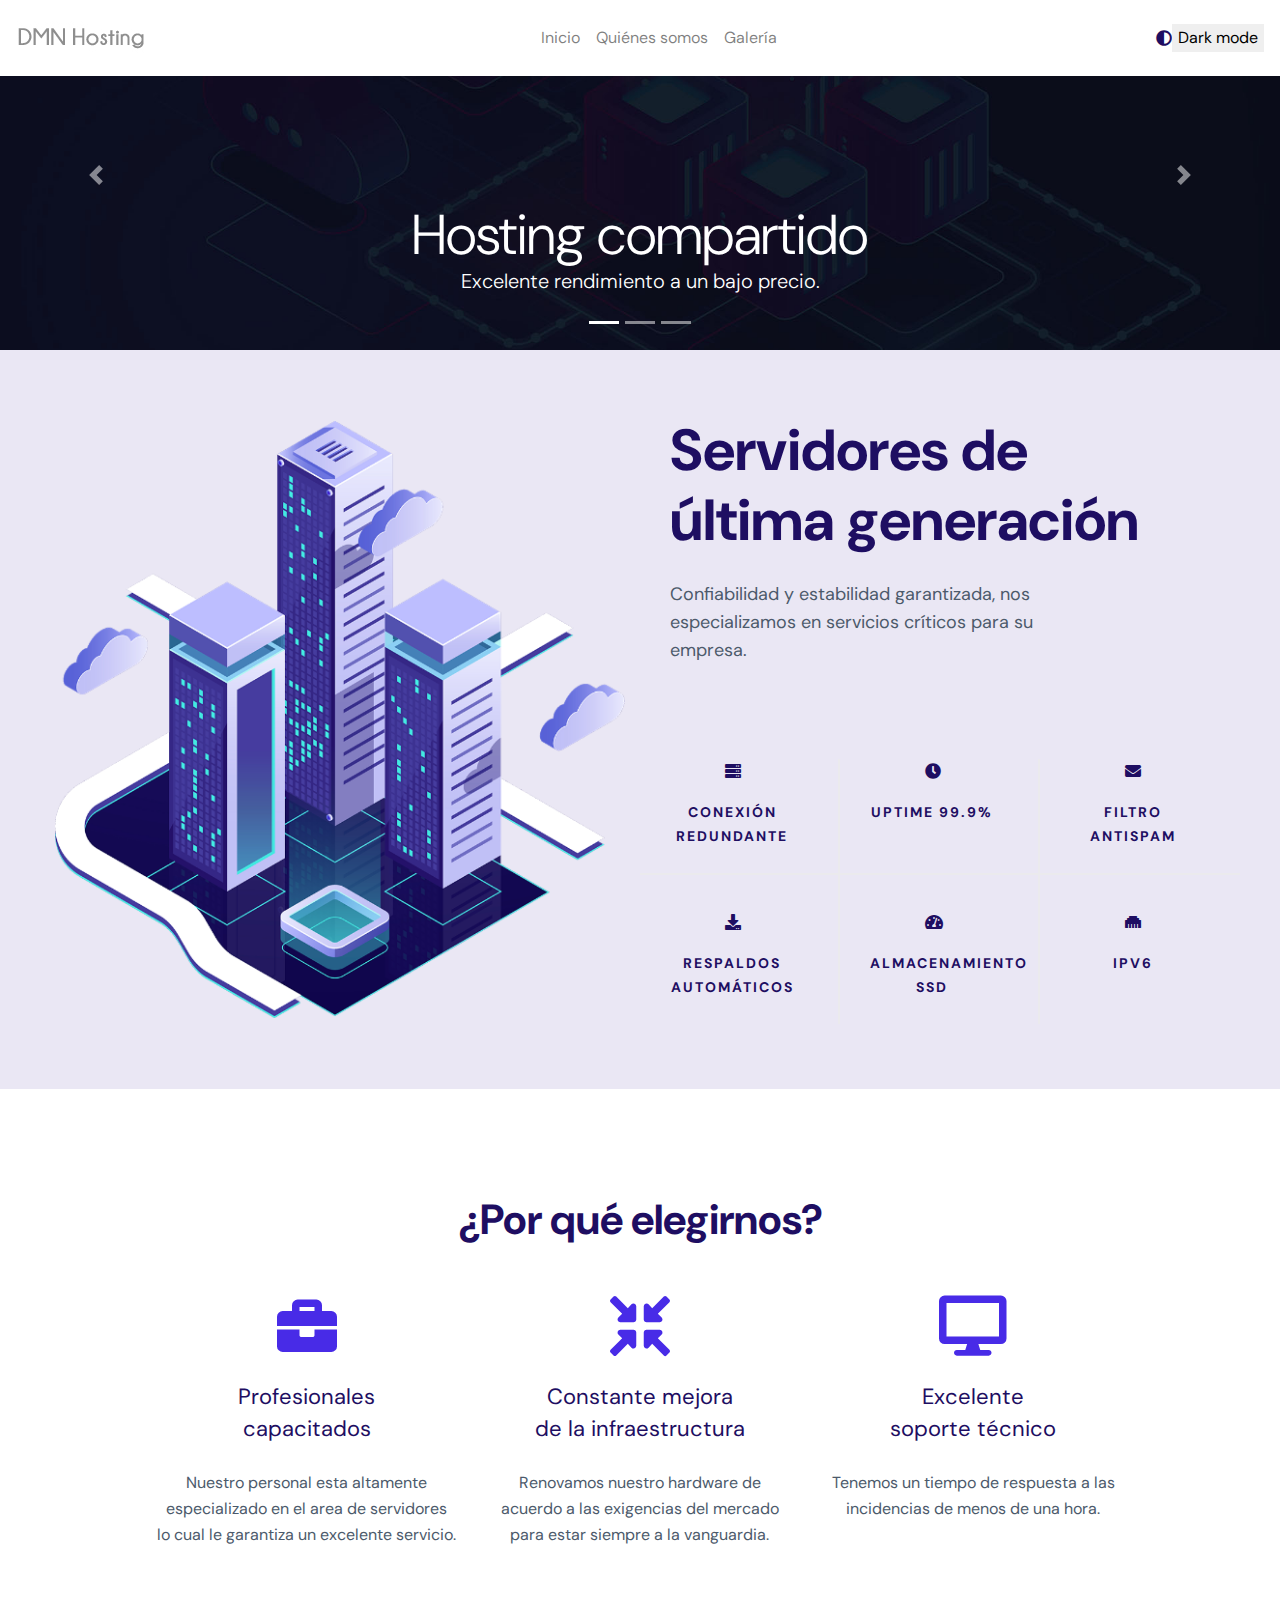
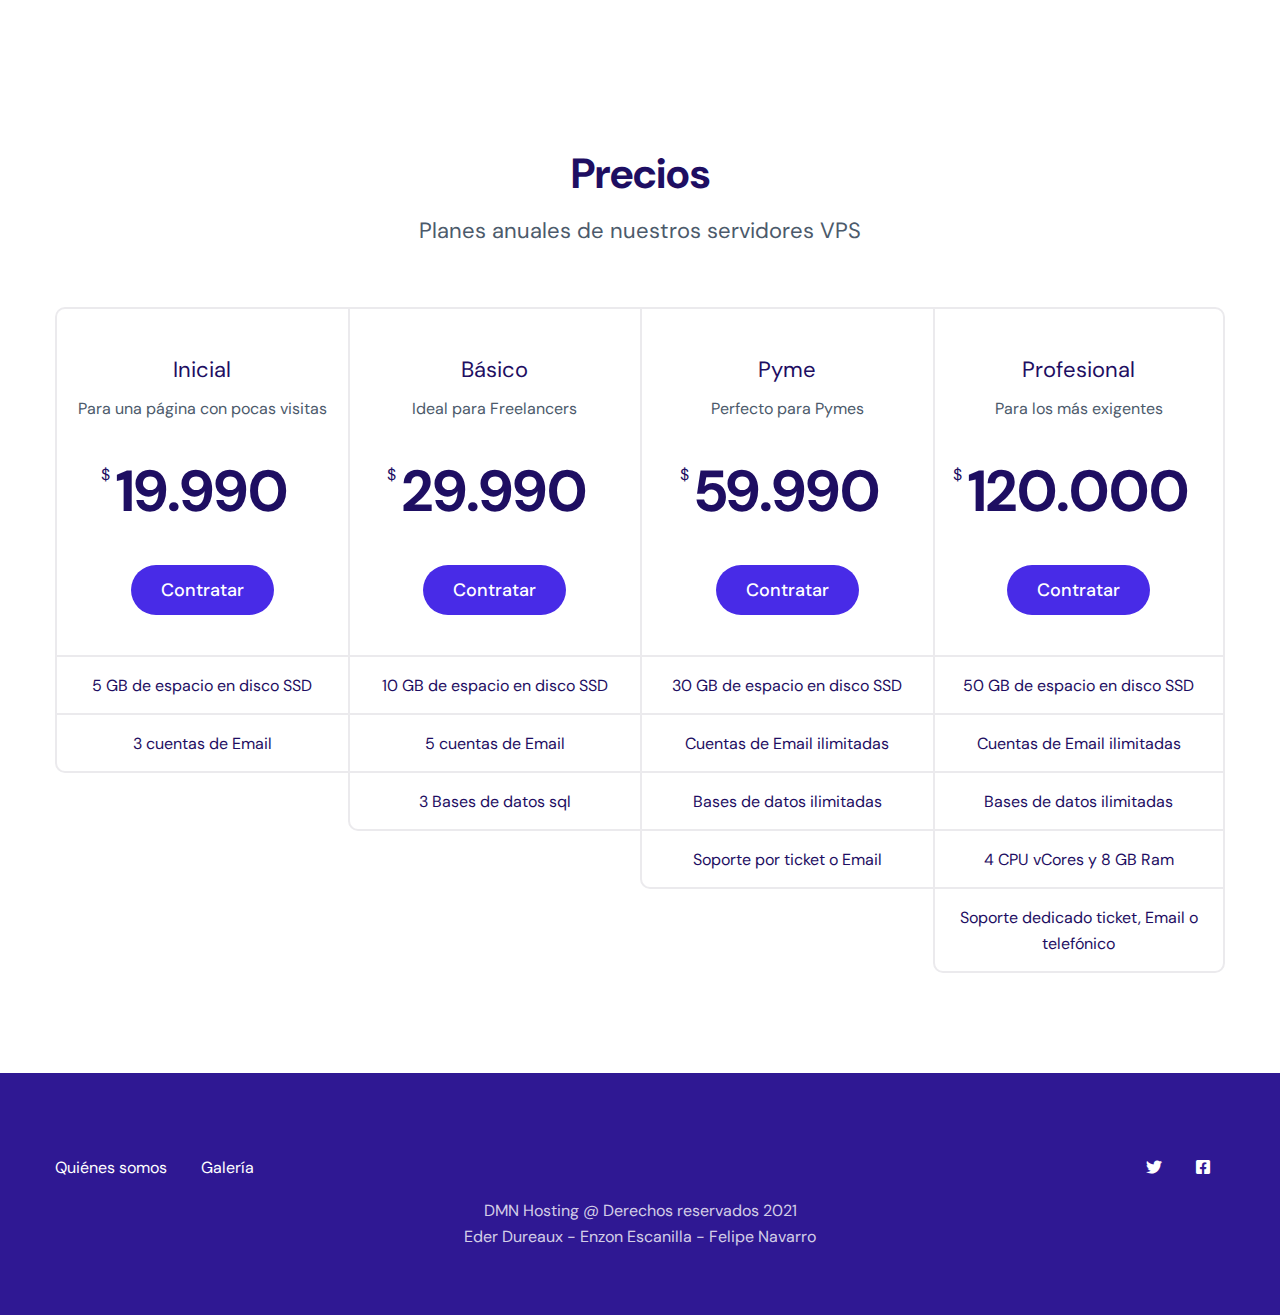
==== index.html @ d7ca9b95 "Modo oscuro agregado" ====
<!DOCTYPE html>
<html>
    <head>
        <title>DMN Hosting</title>
        <meta charset="utf-8">
        <meta name="viewport" content="width=device-width, initial-scale=1, shrink-to-fit=no">
        <link rel="shortcut icon" type="image/png" href="img/favicon.png"/>
        <link href="css/bootstrap.min.css" type="text/css" rel="stylesheet">
        <!-- Google Fonts -->
		<link href="https://fonts.googleapis.com/css2?family=DM+Sans:wght@100;200;300;400;500;600;700;800;900&family=DM+Sans:wght@100;200;300;400;500;600;700;800;900&display=swap" rel="stylesheet">
		<!-- Bootstrap 4.5.2 CSS -->
		<link rel="stylesheet" href="https://stackpath.bootstrapcdn.com/bootstrap/4.5.2/css/bootstrap.min.css" integrity="sha384-JcKb8q3iqJ61gNV9KGb8thSsNjpSL0n8PARn9HuZOnIxN0hoP+VmmDGMN5t9UJ0Z" crossorigin="anonymous">
        <link rel="stylesheet" href="css/estilos.css">
        <!-- FontAwesome CSS -->
		<link rel="stylesheet" href="https://cdnjs.cloudflare.com/ajax/libs/font-awesome/5.13.0/css/all.min.css">
		<!-- Startup CSS (Styles for all blocks) -->
		<link href="css/style.min.css" rel="stylesheet" />
    </head>
    <body>
        <nav class="navbar navbar-expand-sm navbar-light bg-light fixed-top">
            <button class="navbar-toggler" type="button" data-toggle="collapse" data-target="#opciones">
              <span class="navbar-toggler-icon"></span>
            </button>
            
            <!-- logo -->
            <a class="navbar-brand" href="index.html">
              <img src="img/logodmn.jpg" alt="" class="img-fluid">
            </a>
            
            <!-- enlaces -->
            <div class="collapse navbar-collapse justify-content-center" id="opciones">   
              <ul class="navbar-nav">
                <li class="nav-item">
                  <a class="nav-link" href="index.html">Inicio</a>
                </li>
                <li class="nav-item">
                  <a class="nav-link" href="quienes_somos.html">Quiénes somos</a>
                </li>
                <li class="nav-item">
                  <a class="nav-link" href="galeria.html">Galería</a>
                </li>       
              </ul>
            </div>
            <i class="fas fa-adjust"></i>
            <button onclick="myFunction()">Dark mode</button>
        </nav>
        <header>
            <!-- Carrusel -->
            <div id="carouselExampleIndicators" class="carousel slide" data-ride="carousel">
              <ol class="carousel-indicators">
                <li data-target="#carouselExampleIndicators" data-slide-to="0" class="active"></li>
                <li data-target="#carouselExampleIndicators" data-slide-to="1"></li>
                <li data-target="#carouselExampleIndicators" data-slide-to="2"></li>
              </ol>
              <div class="carousel-inner" role="listbox">
                <!-- Slide uno -->
                <div class="carousel-item active" style="background-image: url('img/carrusel1.jpg')">
                  <div class="carousel-caption">
                    <h3 class="display-4">Hosting compartido</h3>
                    <p class="lead">Excelente rendimiento a un bajo precio.</p>
                  </div>
                </div>
                <!-- Slide dos -->
                <div class="carousel-item" style="background-image: url('img/carrusel2.jpg')">
                  <div class="carousel-caption">
                    <h3 class="display-4">Servidores dedicados</h3>
                    <p class="lead">Máximo rendimiento en servidores empresariales.</p>
                  </div>
                </div>
                <!-- Slide tres -->
                <div class="carousel-item" style="background-image: url('img/carrusel3.jpg')">
                  <div class="carousel-caption">
                    <h3 class="display-4">Servicios de Housing</h3>
                    <p class="lead">Nuestro Datacenter cuenta con seguridad de última generación.</p>
                  </div>
                </div>
              </div>
              <a class="carousel-control-prev" href="#carouselExampleIndicators" role="button" data-slide="prev">
                    <span class="carousel-control-prev-icon" aria-hidden="true"></span>
                    <span class="sr-only">Previous</span>
                  </a>
              <a class="carousel-control-next" href="#carouselExampleIndicators" role="button" data-slide="next">
                    <span class="carousel-control-next-icon" aria-hidden="true"></span>
                    <span class="sr-only">Next</span>
                  </a>
            </div>
          </header>
          <script src="https://code.jquery.com/jquery-3.2.1.slim.min.js" integrity="sha384-KJ3o2DKtIkvYIK3UENzmM7KCkRr/rE9/Qpg6aAZGJwFDMVNA/GpGFF93hXpG5KkN" crossorigin="anonymous"></script>
          <script src="https://cdnjs.cloudflare.com/ajax/libs/popper.js/1.12.9/umd/popper.min.js" integrity="sha384-ApNbgh9B+Y1QKtv3Rn7W3mgPxhU9K/ScQsAP7hUibX39j7fakFPskvXusvfa0b4Q" crossorigin="anonymous"></script>
          <script src="https://maxcdn.bootstrapcdn.com/bootstrap/4.0.0/js/bootstrap.min.js" integrity="sha384-JZR6Spejh4U02d8jOt6vLEHfe/JQGiRRSQQxSfFWpi1MquVdAyjUar5+76PVCmYl" crossorigin="anonymous"></script>  
    <!-- Container 1 -->
    <section class="pt-65 pb-65 application_2 color-filter-dark-1">
        <div class="container px-xl-0">
            <div class="row justify-content-center justify-content-md-between align-items-center">
                <div class="mb-15 mb-md-0 col-12 col-md-5 col-xl-6 d-flex justify-content-center">
                    <img src="img/server1.png" alt="" class="img-fluid application_2_left_img aos-animate">
                </div>
                <div class="col-md-7 col-xl-6">
                    <h2 class="col-lg-11 color-main aos-animate">
                        Servidores de última generación
                    </h2>
                    <div class="mt-25 col-lg-9 color-heading f-18 text-adaptive aos-animate">
                        Confiabilidad y estabilidad garantizada, nos especializamos en servicios críticos para su empresa.
                    </div>
                    <div class="mt-95 row">
                        <div class="col-6 col-lg-4 pb-25 with_borders aos-animate">
                            <i class="fas fa-server pl-70"></i>
                            <div class="mt-15 col-xl-11 color-main f-14 bold sp-20 text-uppercase text-center">
                                Conexión redundante
                            </div>
                        </div>
                        <div class="col-6 col-lg-4 pb-25 with_borders aos-animate">
                            <i class="fas fa-clock pl-70"></i>
                            <div class="mt-15 col-xl-11 color-main f-14 bold sp-20 text-uppercase text-center">
                                Uptime 99.9%
                            </div>
                        </div>
                        <div class="col-6 col-lg-4 pb-25 with_borders aos-animate">
                            <i class="fas fa-envelope pl-70"></i>
                            <div class="mt-15 col-xl-11 color-main f-14 bold sp-20 text-uppercase text-center">
                                Filtro Antispam
                            </div>
                        </div>
                        <div class="col-6 col-lg-4 pb-25 pt-35 with_borders aos-animate">
                            <i class="fas fa-download pl-70"></i>
                            <div class="mt-15 col-xl-11 color-main f-14 bold sp-20 text-uppercase text-center">
                                Respaldos automáticos
                            </div>
                        </div>
                        <div class="col-6 col-lg-4 pb-25 pt-35 with_borders aos-animate">
                            <i class="fas fa-tachometer-alt pl-70"></i>
                            <div class="mt-15 col-xl-11 color-main f-14 bold sp-20 text-uppercase text-center">
                                Almacenamiento SSD
                            </div>
                        </div>
                        <div class="col-6 col-lg-4 pb-25 pt-35 with_borders aos-animate">
                            <i class="fas fa-ethernet pl-70"></i>
                            <div class="mt-15 col-xl-11 color-main f-14 bold sp-20 text-uppercase text-center">
                                IPv6
                            </div>
                        </div>
                    </div>
                </div>
            </div>
        </div>
    </section>
    <!-- Container 2 -->
		<section class="pt-105 pb-45 text-center feature_1">
			<div class="container px-xl-0">
				<div class="row justify-content-center">
					<div class="col-xl-10">
						<h2 class="mb-45 small aos-animate">
							¿Por qué elegirnos?
						</h2>
						<div class="row justify-content-center">
							<div class="col-md-4 mb-50 aos-animate">
								<i class="fas fa-briefcase f-60 action-2">
								</i>
								<div class="mt-20 mb-25 f-22 title">
									Profesionales 
									<br>capacitados
								</div>
								<div class="color-heading text-adaptive">
									Nuestro personal esta altamente especializado en el area de servidores 
									<br>lo cual le garantiza un excelente servicio.
								</div>
							</div>
							<div class="col-md-4 mb-50 aos-animate">
								<i class="fas fa-compress-arrows-alt f-60 action-2">
								</i>
								<div class="mt-20 mb-25 f-22 title">
									Constante mejora 
									<br>de la infraestructura
								</div>
								<div class="color-heading text-adaptive">
									Renovamos nuestro hardware de acuerdo a las exigencias del mercado para estar siempre a la vanguardia.
								</div>
							</div>
							<div class="col-md-4 mb-50 aos-animate">
								<i class="fas fa-desktop f-60 action-2">
								</i>
								<div class="mt-20 mb-25 f-22 title">
									Excelente 
									<br>soporte técnico
								</div>
								<div class="color-heading text-adaptive">
									Tenemos un tiempo de respuesta a las incidencias de menos de una hora.
								</div>
							</div>
						</div>
					</div>
				</div>
			</div>
		</section>
    <!-- Lista de precios -->
    <section class="pt-105 pb-100 text-center pricing_table_1">
        <div class="container px-xl-0">
            <h2 class="small aos-animate">
                Precios
            </h2>
            <div class="mt-15 mb-60 f-22 color-heading text-adaptive aos-animate">
                Planes anuales de nuestros servidores VPS
            </div>
            <div class="row align-items-start no-gutters">
                <div class="col-lg-3">
                    <div class="pt-45 radius10 noradius_right noborder_right block">
                        <div class="f-22 title aos-animate">
                            Inicial
                        </div>
                        <div class="mt-10 mb-35 color-heading subtitle aos-animate">
                            Para una página con pocas visitas
                        </div>
                        <div class="aos-animate">
                            <div class="d-inline-block f-58 relative price">
                                <span class="absolute f-16">
                                    $
                                </span>
                                <b>
                                    19.990
                                </b>
                            </div>
                        </div>
                        <div class="aos-animate">
                            <a href="#" class="btn mt-40 mb-40 action-2">
                                Contratar
                            </a>
                        </div>
                        <div class="item aos-animate">
                            5 GB de espacio en disco SSD
                        </div>
                        <div class="item aos-animate">
                            3 cuentas de Email
                        </div>
                    </div>
                </div>
                <div class="col-lg-3">
                    <div class="pt-45 noborder_right block">
                        <div class="f-22 title aos-animate">
                            Básico
                        </div>
                        <div class="mt-10 mb-35 color-heading subtitle aos-animate">
                            Ideal para Freelancers
                        </div>
                        <div class="aos-animate">
                            <div class="d-inline-block f-58 relative price">
                                <span class="absolute f-16">
                                    $
                                </span>
                                <b>
                                    29.990
                                </b>
                            </div>
                        </div>
                        <div class="aos-animate">
                            <a href="#" class="btn mt-40 mb-40 action-2">
                                Contratar
                            </a>
                        </div>
                        <div class="item aos-animate">
                            10 GB de espacio en disco SSD
                        </div>
                        <div class="item aos-animate">
                            5 cuentas de Email
                        </div>
                        <div class="item aos-animate">
                            3 Bases de datos sql
                        </div>
                    </div>
                </div>
                <div class="col-lg-3">
                    <div class="pt-45 noborder_right block">
                        <div class="f-22 title aos-animate">
                            Pyme
                        </div>
                        <div class="mt-10 mb-35 color-heading subtitle aos-animate">
                            Perfecto para Pymes
                        </div>
                        <div class="aos-animate">
                            <div class="d-inline-block f-58 relative price">
                                <span class="absolute f-16">
                                    $
                                </span>
                                <b>
                                    59.990
                                </b>
                            </div>
                        </div>
                        <div class="aos-animate">
                            <a href="#" class="btn mt-40 mb-40 action-2">
                                Contratar
                            </a>
                        </div>
                        <div class="item aos-animate">
                            30 GB de espacio en disco SSD
                        </div>
                        <div class="item aos-animate">
                            Cuentas de Email ilimitadas
                        </div>
                        <div class="item aos-animate">
                            Bases de datos ilimitadas
                        </div>
                        <div class="item aos-animate">
                            Soporte por ticket o Email
                        </div>
                    </div>
                </div>
                <div class="col-lg-3">
                    <div class="pt-45 radius10 noradius_left block">
                        <div class="f-22 title aos-animate">
                            Profesional
                        </div>
                        <div class="mt-10 mb-35 color-heading subtitle aos-animate">
                            Para los más exigentes
                        </div>
                        <div class="aos-animate">
                            <div class="d-inline-block f-58 relative price">
                                <span class="absolute f-16">
                                    $
                                </span>
                                <b>
                                    120.000
                                </b>
                            </div>
                        </div>
                        <div class="aos-animate">
                            <a href="#" class="btn mt-40 mb-40 action-2">
                                Contratar
                            </a>
                        </div>
                        <div class="item aos-animate">
                            50 GB de espacio en disco SSD
                        </div>
                        <div class="item aos-animate">
                            Cuentas de Email ilimitadas
                        </div>
                        <div class="item aos-animate">
                            Bases de datos ilimitadas
                        </div>
                        <div class="item aos-animate">
                            4 CPU vCores y 8 GB Ram
                        </div>
                        <div class="item">
                            Soporte dedicado ticket, Email o telefónico
                        </div>
                    </div>
                </div>
            </div>
        </div>
    </section>
    <!-- Footer -->
    <footer class="pt-75 pb-65 text-center footer_1 bg-dark">
        <div class="container px-xl-0">
            <div class="row justify-content-between align-items-center lh-40 links">
                <div class="col-lg-4 col-sm-6 text-sm-right text-lg-left order-1 order-lg-0 aos-animate">
                    <a href="quienes_somos.html" class="link mr-15 color-white">
                        Quiénes somos
                    </a>
                    <a href="galeria.html" class="link mx-15 color-white">
                        Galería
                    </a>
                </div>
                <div class="mb-10 mb-lg-0 col-lg-auto order-0">
                </div>
                <div class="col-lg-4 col-sm-6 text-sm-left text-lg-right order-2 order-lg-0 aos-animate">
                    <a href="#" class="mx-15 link color-bg-light">
                        <i class="fab fa-twitter">
                        </i>
                    </a>
                    <a href="#" class="mx-15 link color-bg-light">
                        <i class="fab fa-facebook-square">
                        </i>
                    </a>
                </div>
            </div>
            <div class="row justify-content-center">
                <div class="mt-10 col-xl-4 col-lg-5 col-md-6 col-sm-8 aos-animate">
                    <div class="text-adaptive color-transparent-white">
                        DMN Hosting @ Derechos reservados 2021
                        <br>Eder Dureaux - Enzon Escanilla - Felipe Navarro
                    </div>
                </div>
            </div>
        </div>
    </footer>
    <script>
        function myFunction() {
           var element = document.body;
           element.classList.toggle("dark-mode");
        }
    </script>
    </body>
</html>
---- css/estilos.css ----
.fondo{
    background-color: blue;
} 

.color{
    color: white;
}

.carousel-item {
    width: 100%;
    height: 100%;
    min-height: 350px;
    background: no-repeat center center scroll;
    -webkit-background-size: cover;
    -moz-background-size: cover;
    -o-background-size: cover;
    background-size: cover;
}

.desvanecer:hover {
    opacity: 0.4;
    -webkit-transition: opacity 500ms;
    -moz-transition: opacity 500ms;
    -o-transition: opacity 500ms;
    -ms-transition: opacity 500ms;
    transition: opacity 500ms;
}

.div-imagen {
    display:inline-block;
    position:relative;
}

.div-imagen > div {
    position:absolute;
    top:0;
    left:0;
    z-index:-1;
    padding:10px;
    margin:0;
}

body {
    padding: 0px;
    background-color: white;
    color: black;
    font-size: 25px;
  }
  
  .dark-mode {
    background-color: black;
    color: white;
  }
---- css/style.min.css ----
@import'bootstrap.min.css';body{font-family:DM Sans,Helvetica,Arial,sans-serif;font-weight:400;font-size:16px;line-height:26px;color:#1e0e62;-webkit-font-smoothing:antialiased}body.dev{background:#ccc;min-height:10000px}nav,header,section,footer{position:relative}header,section,[data-bg-src],[data-bg-src-2x]{background-repeat:no-repeat;background-position:50% 50%;background-size:cover}header,section{overflow:hidden}header nav{position:absolute;top:0;left:0;z-index:1000}nav{width:100%}nav.transparent{background:transparent}a,button{cursor:pointer;transition:all .25s}a:hover,button:hover{text-decoration:none}a:active,a:focus,button:active,button:focus{text-decoration:none;outline:none}button{border:none;outline:none !important}input,textarea{border:0;outline:none;background:transparent;color:#1e0e62;resize:none}label{margin-bottom:0;font-weight:400;cursor:pointer}h1,h2,h3,h4,h5,h6{-webkit-margin-before:0;-webkit-margin-after:0;margin:0;font-weight:700;font-family:DM Sans,Helvetica,Arial,sans-serif}h1,h2{font-size:58px;line-height:70px}h1.big,h2.big{font-size:72px;line-height:86px}h1.small,h2.small{font-size:42px;line-height:52px;font-weight:700}h3{font-size:42px;line-height:52px}b,strong{font-weight:700}.alert{display:none;position:fixed;top:50px;left:50%;transform:translateX(-50%);width:100%;max-width:970px;z-index:2000}.alert-dismissable .close,.alert-dismissible .close{top:0}[data-aos=fade-down]{transform:translate3d(0, -35px, 0)}[data-aos=fade-up]{transform:translate3d(0, 35px, 0)}.slick-prev,.slick-next{position:absolute;display:block;height:32px;width:32px;line-height:0px;font-size:0px;cursor:pointer;background:transparent;color:transparent;top:50%;margin-top:-16px;padding:0;border:none;outline:none;z-index:1}.slick-prev:hover,.slick-prev:focus,.slick-next:hover,.slick-next:focus{outline:none;background:transparent;color:transparent}.slick-prev:hover:before,.slick-prev:focus:before,.slick-next:hover:before,.slick-next:focus:before{opacity:.5}.slick-prev.slick-disabled:before,.slick-next.slick-disabled:before{opacity:.3}.slick-prev:before,.slick-next:before{display:block;content:"";width:32px;height:32px;opacity:1;transition:opacity .2s}.slick-prev{left:0}[dir=rtl] .slick-prev{left:auto;right:0}.slick-prev:before{background:url(../i/slick-arrow-left.svg) no-repeat 0 50%}[dir=rtl] .slick-prev:before{background:url(../i/slick-arrow-right.svg) no-repeat 100% 50%}.slick-next{right:0}[dir=rtl] .slick-next{left:0;right:auto}.slick-next:before{background:url(../i/slick-arrow-right.svg) no-repeat 100% 50%}[dir=rtl] .slick-next:before{background:url(../i/slick-arrow-left.svg) no-repeat 0 50%}.slick-dots{position:absolute;bottom:-25px;list-style:none;display:flex;flex-wrap:wrap;justify-content:center;align-items:center;text-align:center;padding:0;margin:0;left:0;right:0}.slick-dots li{position:relative;display:inline-block;height:10px;width:10px;margin:0 5px;padding:0;cursor:pointer}.slick-dots li button{box-sizing:border-box;border:2px solid #fff;border-radius:50%;background:transparent;display:block;height:10px;width:10px;padding:0;outline:none;line-height:0px;font-size:0px;color:transparent;opacity:.3;cursor:pointer}.slick-dots li button:hover{outline:none;opacity:.8}.slick-dots li.slick-active button{background:#fff;opacity:1}.slick-dots li.slick-active button:hover{opacity:1}.slick-slide{outline:none}.arrows-dark .slick-prev:before{background:url(../i/slick-arrow-left-dark.svg) no-repeat 0 50%}[dir=rtl] .arrows-dark .slick-prev:before{background:url(../i/slick-arrow-right-dark.svg) no-repeat 100% 50%}.arrows-dark .slick-next:before{background:url(../i/slick-arrow-right-dark.svg) no-repeat 100% 50%}[dir=rtl] .arrows-dark .slick-next:before{background:url(../i/slick-arrow-left-dark.svg) no-repeat 0 50%}.container{position:relative}::-moz-selection{background:#e93a7d;color:#fff}::-webkit-selection{background:#e93a7d;color:#fff}::selection{background:#e93a7d;color:#fff}@media(max-width: 1199.98px){header[class^=pt-],header[class*=" pt-"],section[class^=pt-],section[class*=" pt-"]{padding-top:80px}header[class^=pb-],header[class*=" pb-"],section[class^=pb-],section[class*=" pb-"]{padding-bottom:80px}h1 br,h2 br,h3 br,.text-adaptive br{display:none}h1,h2{font-size:52px;line-height:62px}h1.big,h2.big{font-size:62px;line-height:72px}h1.small,h2.small{font-size:36px;line-height:46px}h3{font-size:36px;line-height:46px}.navigation_mobile{display:block}}@media(max-width: 991.98px){h1,h2{font-size:42px;line-height:52px}h1.big,h2.big{font-size:52px;line-height:62px}h1.small,h2.small{font-size:32px;line-height:42px}h3{font-size:32px;line-height:42px}.text-adaptive.f-24{font-size:22px;line-height:32px}.text-adaptive.f-22{font-size:20px;line-height:30px}.text-adaptive.f-20{font-size:18px;line-height:28px}.alert{top:10px;left:20px;right:20px;transform:none;width:auto;padding-left:40px}}@media(max-width: 767.98px){h1,h2{font-size:32px;line-height:42px}h1.big,h2.big{font-size:42px;line-height:52px}h1.small,h2.small{font-size:26px;line-height:36px}h3{font-size:26px;line-height:36px}.text-adaptive.f-24{font-size:20px;line-height:30px}.text-adaptive.f-22{font-size:18px;line-height:28px}.text-adaptive.f-20{font-size:16px;line-height:26px}.text-adaptive.f-18{font-size:16px;line-height:26px}.btn.lg{height:50px;line-height:50px;padding:0 30px;font-size:18px;font-weight:500}.btn.lg[class^=border-],.btn.lg[class*=" border-"]{line-height:46px}.btn.xl{height:60px;line-height:60px;padding:0 35px;font-size:18px;font-weight:500}.btn.xl[class^=border-],.btn.xl[class*=" border-"]{line-height:56px}.input.lg{height:50px;font-size:18px;font-weight:500}}@media(max-width: 575.98px){h1,h2{font-size:26px;line-height:36px}h1.big,h2.big{font-size:32px;line-height:42px}h1.small,h2.small{font-size:22px;line-height:32px}.btn.xl{height:50px;line-height:50px;padding:0 30px}.btn.xl[class^=border-],.btn.xl[class*=" border-"]{line-height:46px}}@media(max-width: 767.98px){.header_1 .text-adaptive{margin-top:20px}.header_1 .buttons{margin-top:40px}}@media(max-width: 767.98px){.header_2 .text-adaptive{margin-top:20px}.header_2 form{margin-top:40px}.header_2 form .input{text-align:center;max-width:100%;width:100%}.header_2 form .btn{margin-top:15px}}@media(max-width: 1199.98px){.navigation_2 a{margin:0 15px}.navigation_2 .dropdown a{margin:0}}@media(max-width: 767.98px){.content_1 h2{margin-top:10px}}@media(max-width: 991.98px){.content_2 .text-adaptive{margin-top:15px}}@media(max-width: 767.98px){.testimonial_2 .text-adaptive{margin-top:10px;margin-bottom:25px}}@media(max-width: 1199.98px){.feature_1[class^=pb-],.feature_1[class*=" pb-"]{padding-bottom:30px}}@media(max-width: 767.98px){.feature_1 .title{margin-top:10px;margin-bottom:10px}.feature_1 .title br{display:none}}@media(max-width: 1199.98px){.feature_2[class^=pb-],.feature_2[class*=" pb-"]{padding-bottom:30px}.feature_2 .description{margin-top:20px}}@media(max-width: 467.98px){.form_1 h2{margin-bottom:20px}.form_1 form{padding:30px}}@media(max-width: 359.98px){.form_1 form{padding:30px 20px}}.form_2 .img_holder img{left:50%;top:0;transform:translateX(-50%)}@media(max-width: 1199.98px){.form_2 form{padding:80px 0}.form_2 .buttons{margin-top:10px}.form_2 button{margin-right:0px;width:100%}}@media(max-width: 575.98px){.form_2 form{max-width:290px;margin:0 auto}}@media(max-width: 767.98px){.call_to_action_1 .description{margin:10px 0 30px 0}.call_to_action_1 .btn{margin-bottom:15px}}.call_to_action_2 .inner{border:2px solid #ebeaed}@media(max-width: 991.98px){.call_to_action_2 .inner{padding:40px 30px}}@media(max-width: 575.98px){.call_to_action_2 .inner{padding:30px 20px}}.team_1 .block{border:2px solid #ebeaed}.team_1 .block_socials{border-top:2px solid #ebeaed}.team_1 .block_socials .border_right{border-right:2px solid #ebeaed}.team_2 .bordered{border-left:2px solid #ebeaed;border-right:2px solid #ebeaed}@media(max-width: 767.98px){.team_2 .bordered{border:none;border-top:2px solid #ebeaed;border-bottom:2px solid #ebeaed}}.pricing_table_1 .block{border:2px solid #ebeaed;border-bottom-left-radius:10px}.pricing_table_1 .block.noborder_right{border-right:none}.pricing_table_1 .item{padding:16px 0 14px 0;border-top:2px solid #ebeaed}.pricing_table_1 .price span.absolute{top:5px;left:-15px}@media(max-width: 991.98px){.pricing_table_1[class^=pb-],.pricing_table_1[class*=" pb-"]{padding-bottom:30px}.pricing_table_1 .block{margin:0 auto 50px auto;max-width:300px;border-radius:10px}.pricing_table_1 .block.noborder_right{border-right:2px solid #ebeaed}}.contact_1 textarea.input{height:170px}.contact_1 .separate{position:relative}.contact_1 .separate:before,.contact_1 .separate:after{content:" ";display:block;position:absolute;width:calc(100% / 2 - 60px);left:0;top:50%;border-bottom:1px solid rgba(255,255,255,.2)}.contact_1 .separate:after{left:auto;right:0}.contact_2 textarea.input{height:170px}.showcase_1 .block a:hover{opacity:.8}@media(max-width: 991.98px){.showcase_1 .description{margin:10px 0 0 0}}.showcase_2 a:hover{opacity:.8}@media(max-width: 575.98px){.footer_1 .links a{margin:0 10px}}.ecommerce_1 .product .img_link img{transition:all .25s}.ecommerce_1 .product .img_link:hover img{opacity:.8}.ecommerce_1 .product .btn{left:0;bottom:0}@media(max-width: 1199.98px){.ecommerce_1 .main_info .btn{margin-top:30px}}.ecommerce_2 .product{border:2px solid #ebeaed}.ecommerce_2 .product.big{min-height:calc(100% - 30px)}.ecommerce_2 .product.big ul{column-count:2}.ecommerce_2 .product li{list-style:none;position:relative}.ecommerce_2 .product li:before{content:"";display:block;position:absolute;top:11px;left:-10px;width:4px;height:4px;border-radius:100%;background:#4c5a6b}@media(max-width: 575.98px){.ecommerce_2 .product{max-width:290px;padding:20px 20px 30px 20px}.ecommerce_2 .product.big ul{column-count:1}.ecommerce_2 .product .left{margin-right:0}.ecommerce_2 .product img{width:100%;max-width:100%}}@media(max-width: 767.98px){.application_2 .application_2_left_img{max-height:50vh}}.application_2 .with_borders:nth-of-type(1){border-bottom:2px solid #ebeaed;border-right:2px solid #ebeaed}.application_2 .with_borders:nth-of-type(2){border-bottom:2px solid #ebeaed;border-right:2px solid #ebeaed}.application_2 .with_borders:nth-of-type(3){border-bottom:2px solid #ebeaed}.application_2 .with_borders:nth-of-type(4){border-right:2px solid #ebeaed}.application_2 .with_borders:nth-of-type(5){border-right:2px solid #ebeaed}@media(max-width: 991.98px){.application_2 .with_borders:nth-of-type(2){border-right:none}.application_2 .with_borders:nth-of-type(3){border-right:2px solid #ebeaed;padding-top:35px}.application_2 .with_borders:nth-of-type(4){border-right:none;border-bottom:2px solid #ebeaed}}
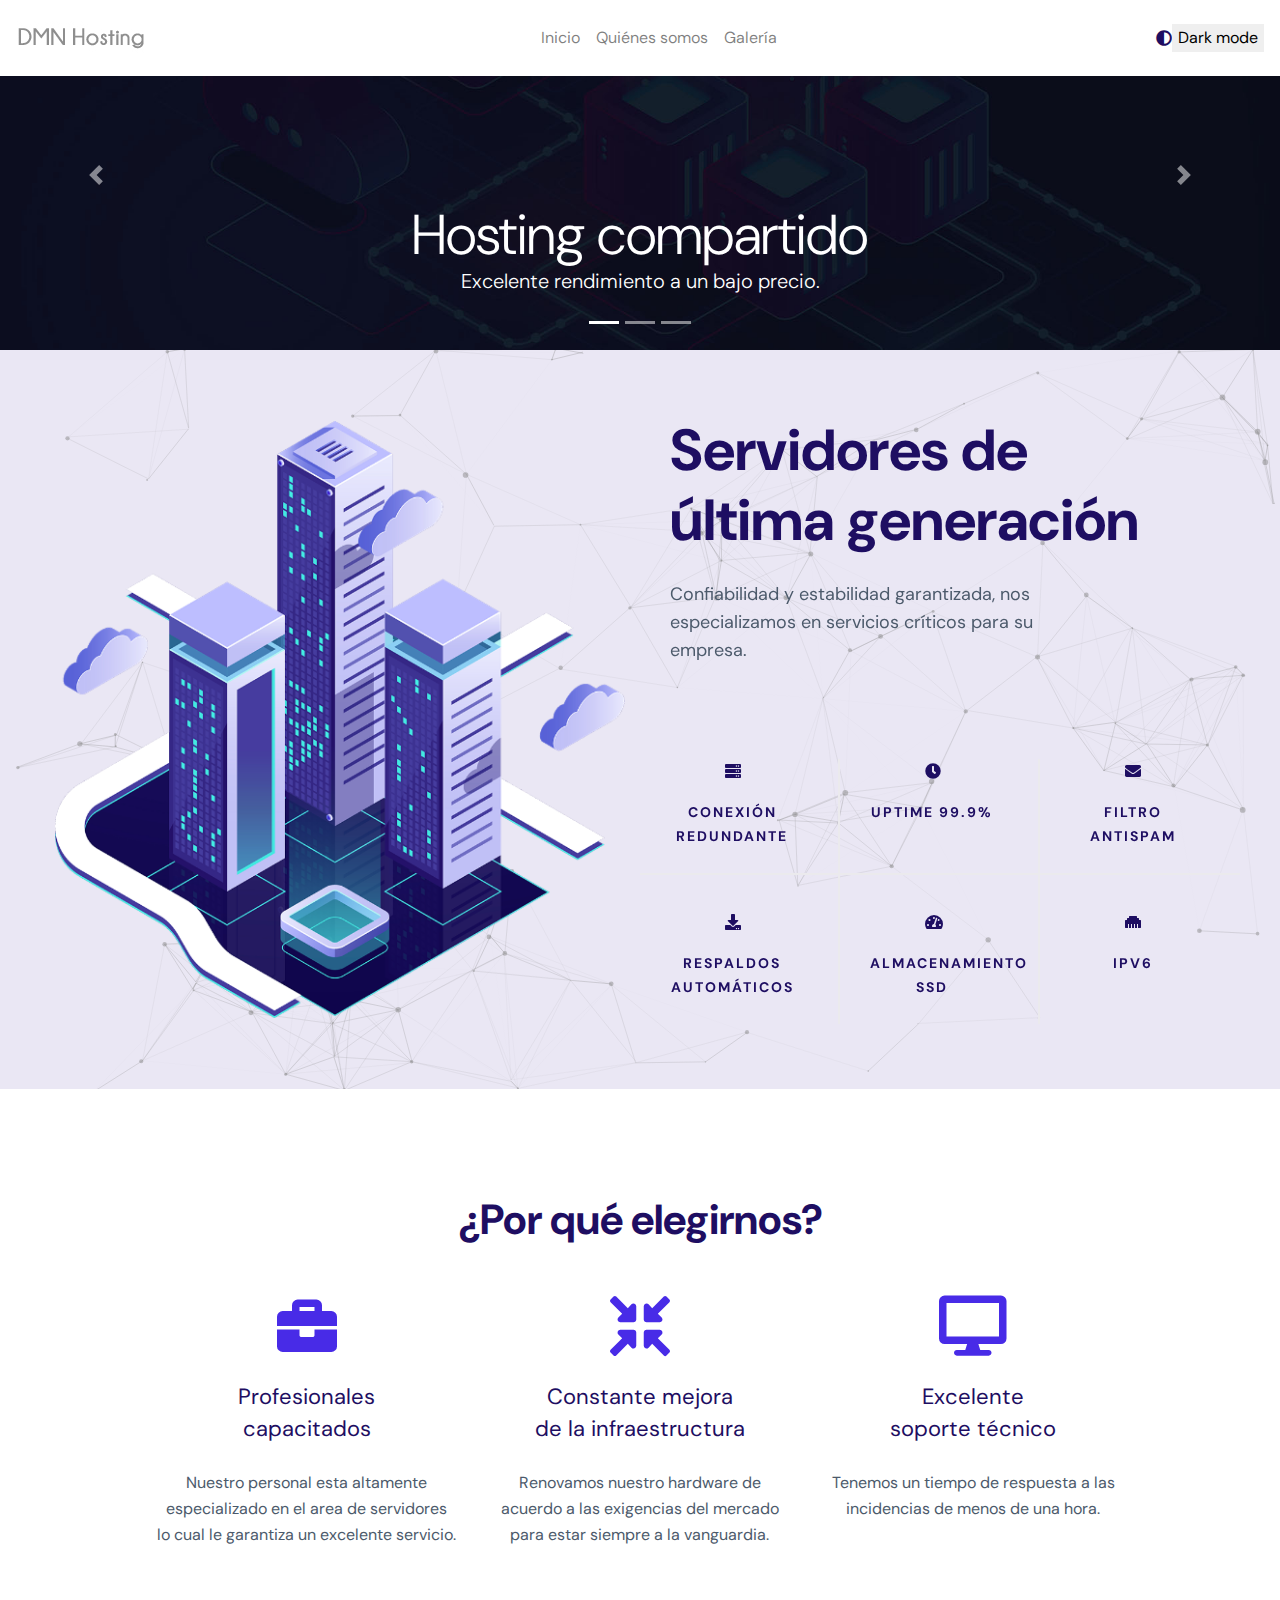
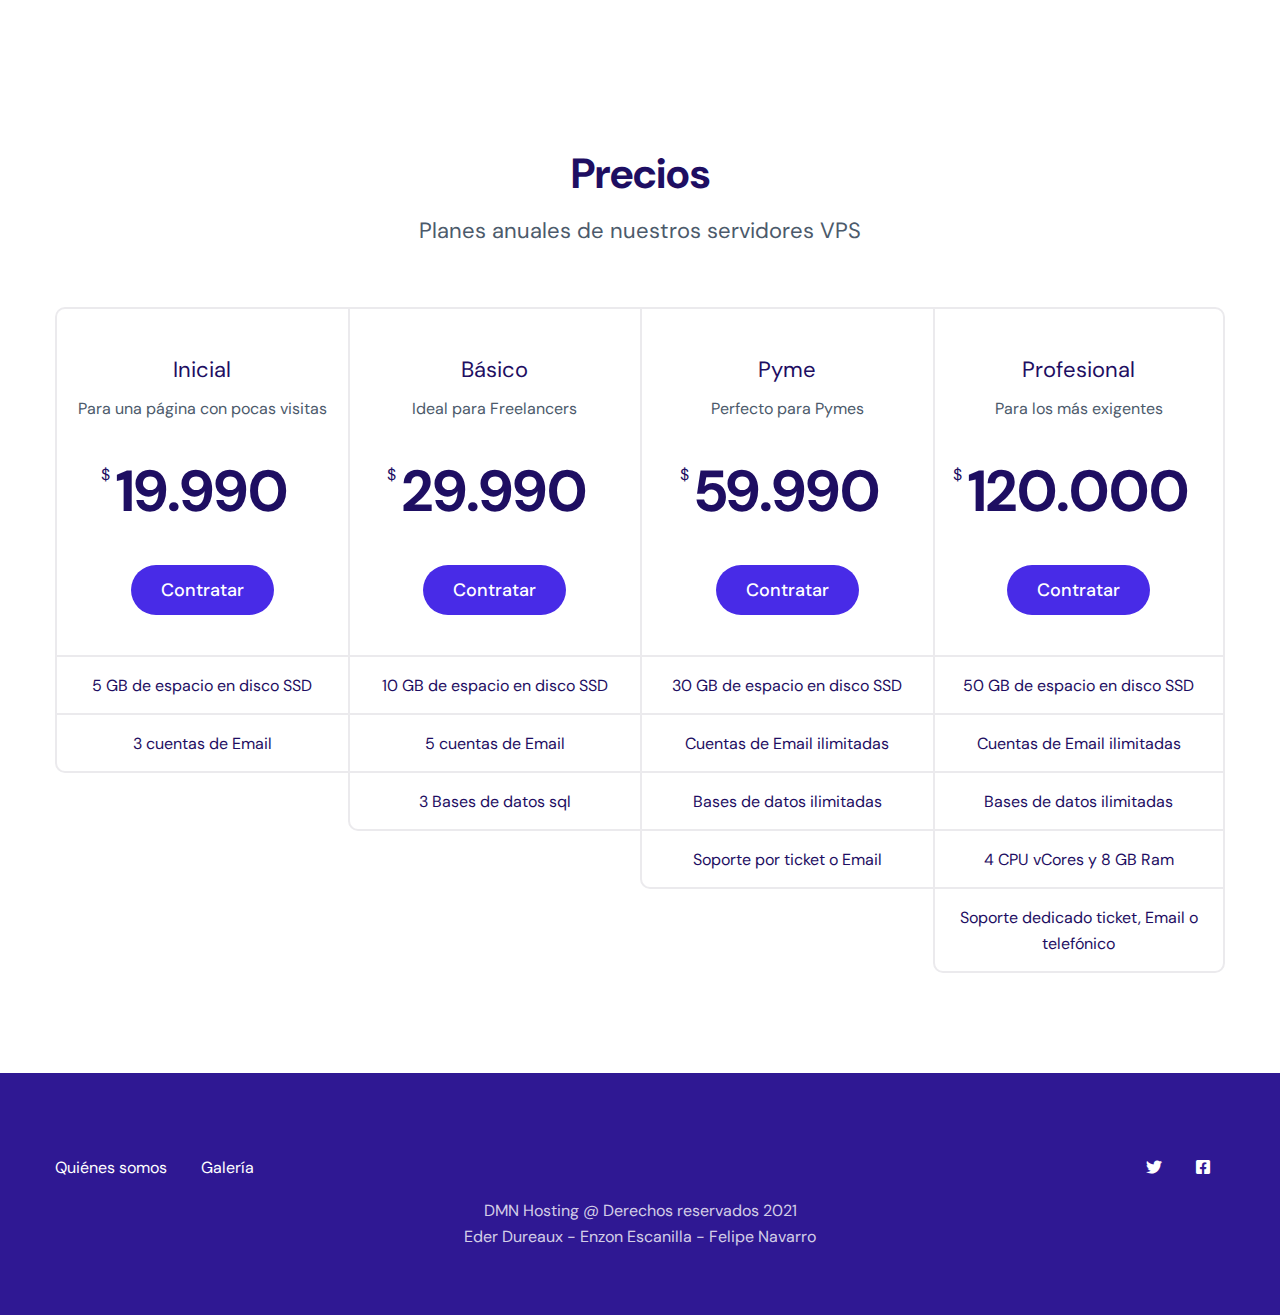
==== commit 2b718f6d: "Implementación efecto partículas" ====
--- a/index.html
+++ b/index.html
@@ -90,6 +90,7 @@
           <script src="https://maxcdn.bootstrapcdn.com/bootstrap/4.0.0/js/bootstrap.min.js" integrity="sha384-JZR6Spejh4U02d8jOt6vLEHfe/JQGiRRSQQxSfFWpi1MquVdAyjUar5+76PVCmYl" crossorigin="anonymous"></script>  
     <!-- Container 1 -->
     <section class="pt-65 pb-65 application_2 color-filter-dark-1">
+        <div id="particles-js"></div>
         <div class="container px-xl-0">
             <div class="row justify-content-center justify-content-md-between align-items-center">
                 <div class="mb-15 mb-md-0 col-12 col-md-5 col-xl-6 d-flex justify-content-center">
@@ -388,5 +389,7 @@
            element.classList.toggle("dark-mode");
         }
     </script>
+    <script src="js/particles.js"></script>
+    <script src="js/app.js"></script>
     </body>
 </html>--- a/css/estilos.css
+++ b/css/estilos.css
@@ -47,7 +47,15 @@
     font-size: 25px;
   }
   
-  .dark-mode {
+.dark-mode {
     background-color: black;
     color: white;
-  }+}
+
+#particles-js {
+    position: absolute;
+    left: 0;
+    top: 0;
+    width: 100%;
+    height: 100%;
+}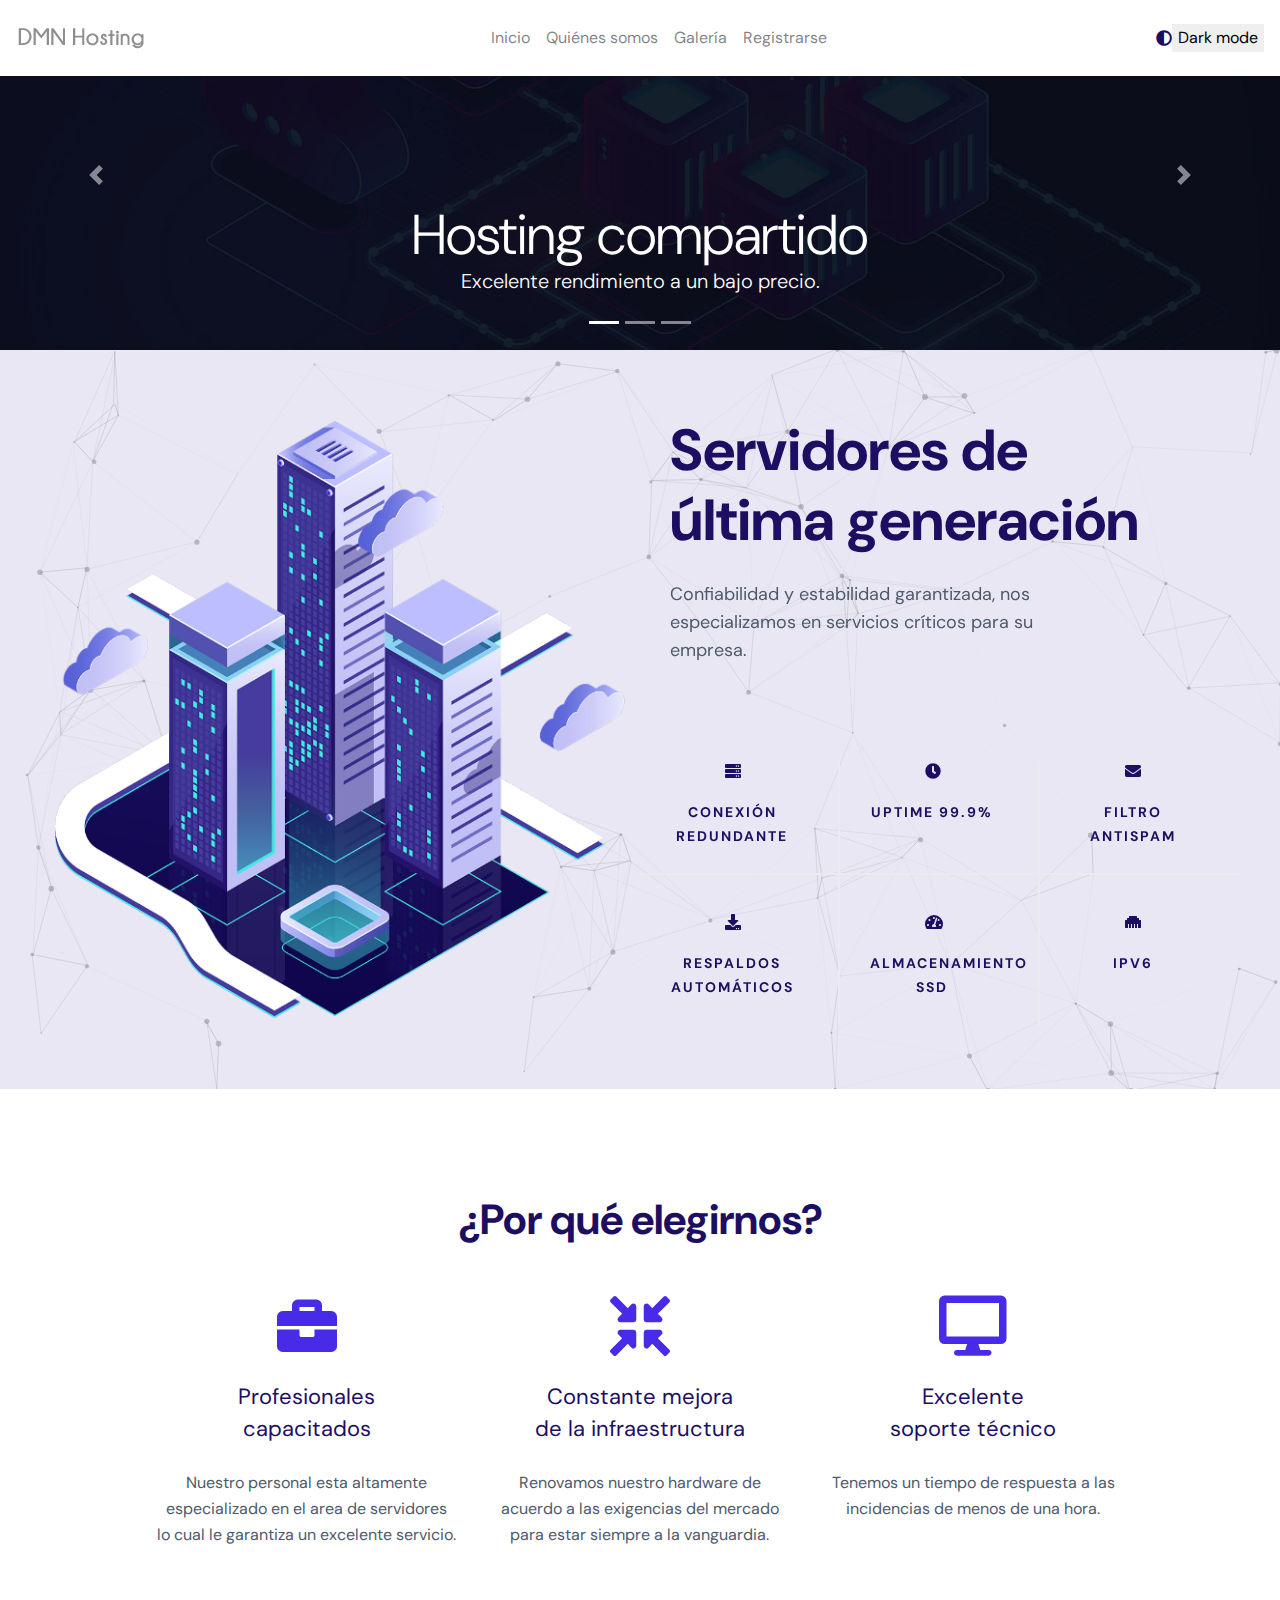
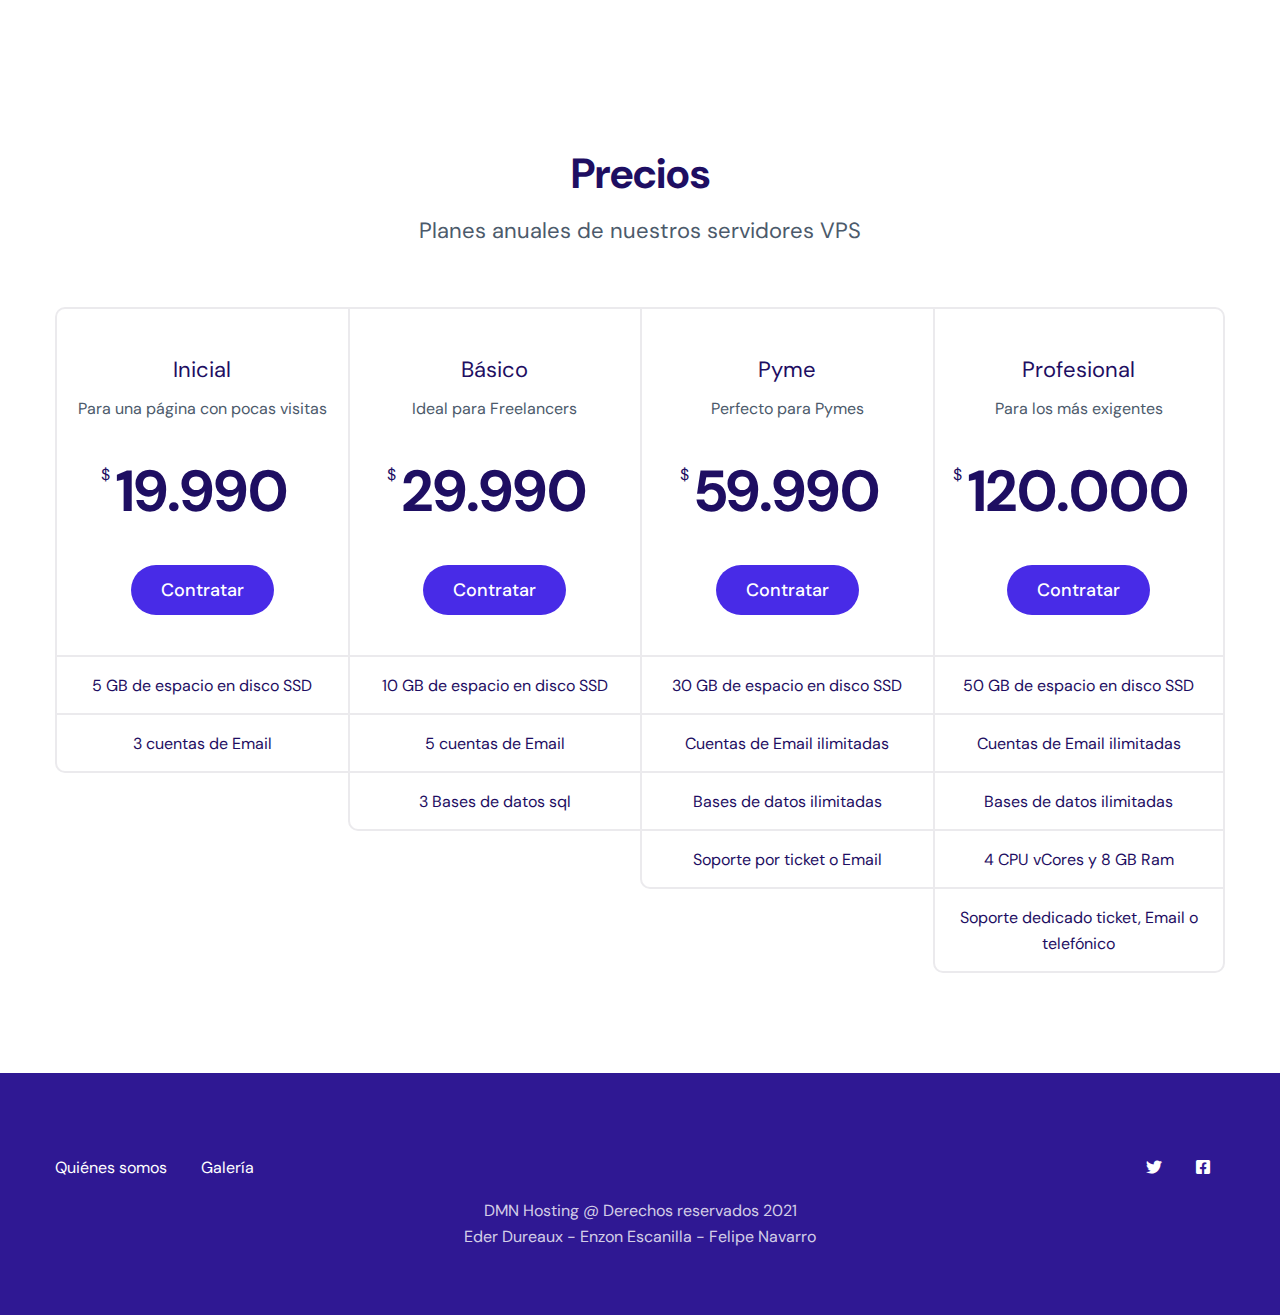
==== commit 68705251: "Página de registro y confirmación agregada" ====
--- a/index.html
+++ b/index.html
@@ -38,6 +38,9 @@
                 </li>
                 <li class="nav-item">
                   <a class="nav-link" href="galeria.html">Galería</a>
+                </li>
+                <li class="nav-item">
+                    <a class="nav-link" href="registro.html">Registrarse</a>
                 </li>       
               </ul>
             </div>
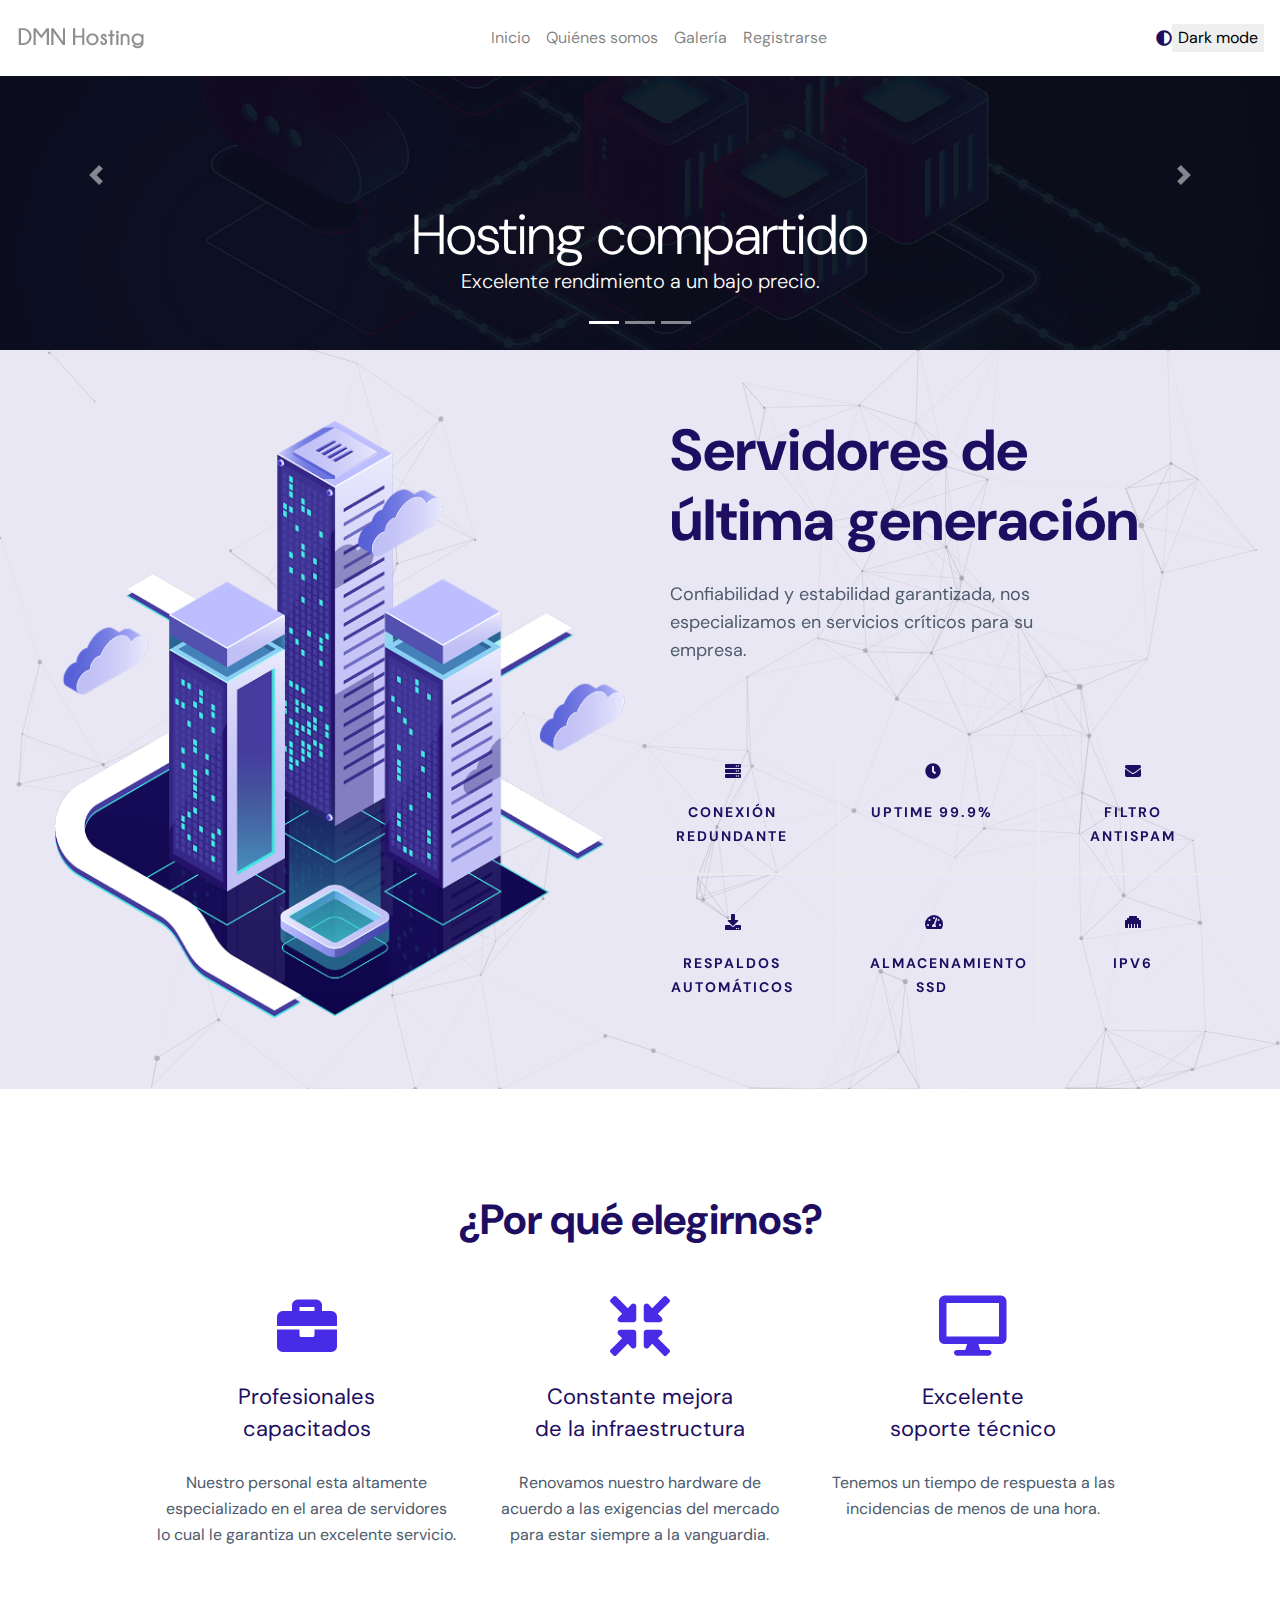
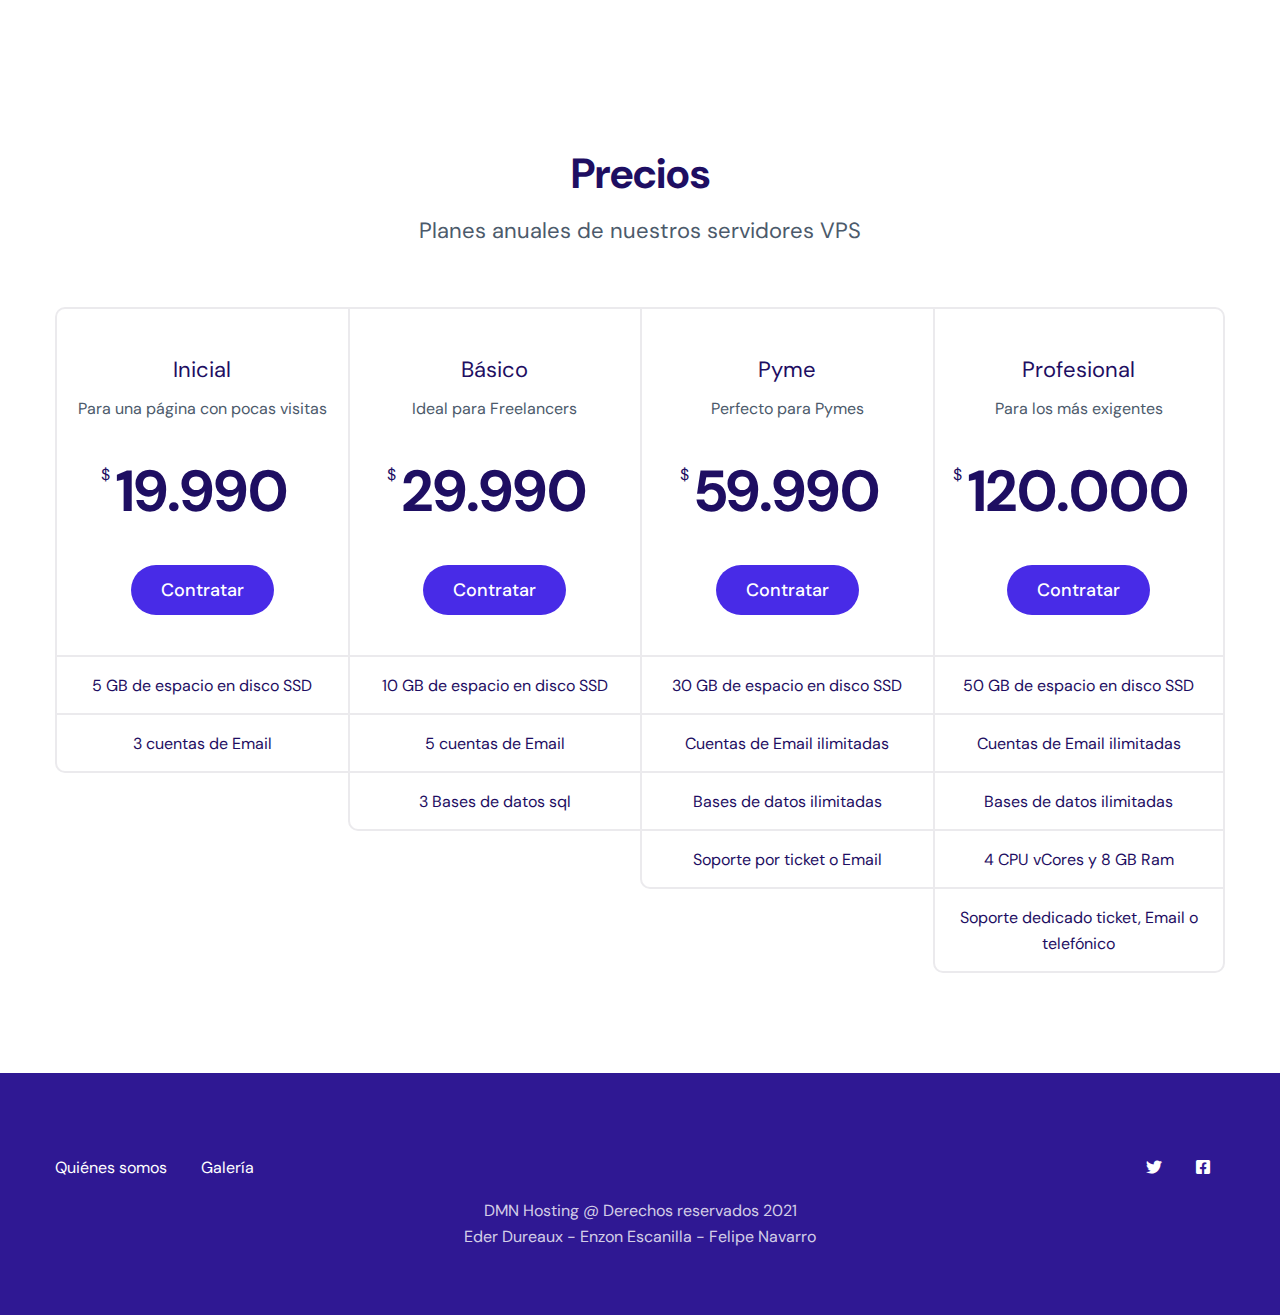
==== commit 435fe2e6: "Corrección ortográfica" ====
--- a/index.html
+++ b/index.html
@@ -6,14 +6,10 @@
         <meta name="viewport" content="width=device-width, initial-scale=1, shrink-to-fit=no">
         <link rel="shortcut icon" type="image/png" href="img/favicon.png"/>
         <link href="css/bootstrap.min.css" type="text/css" rel="stylesheet">
-        <!-- Google Fonts -->
 		<link href="https://fonts.googleapis.com/css2?family=DM+Sans:wght@100;200;300;400;500;600;700;800;900&family=DM+Sans:wght@100;200;300;400;500;600;700;800;900&display=swap" rel="stylesheet">
-		<!-- Bootstrap 4.5.2 CSS -->
 		<link rel="stylesheet" href="https://stackpath.bootstrapcdn.com/bootstrap/4.5.2/css/bootstrap.min.css" integrity="sha384-JcKb8q3iqJ61gNV9KGb8thSsNjpSL0n8PARn9HuZOnIxN0hoP+VmmDGMN5t9UJ0Z" crossorigin="anonymous">
         <link rel="stylesheet" href="css/estilos.css">
-        <!-- FontAwesome CSS -->
 		<link rel="stylesheet" href="https://cdnjs.cloudflare.com/ajax/libs/font-awesome/5.13.0/css/all.min.css">
-		<!-- Startup CSS (Styles for all blocks) -->
 		<link href="css/style.min.css" rel="stylesheet" />
     </head>
     <body>
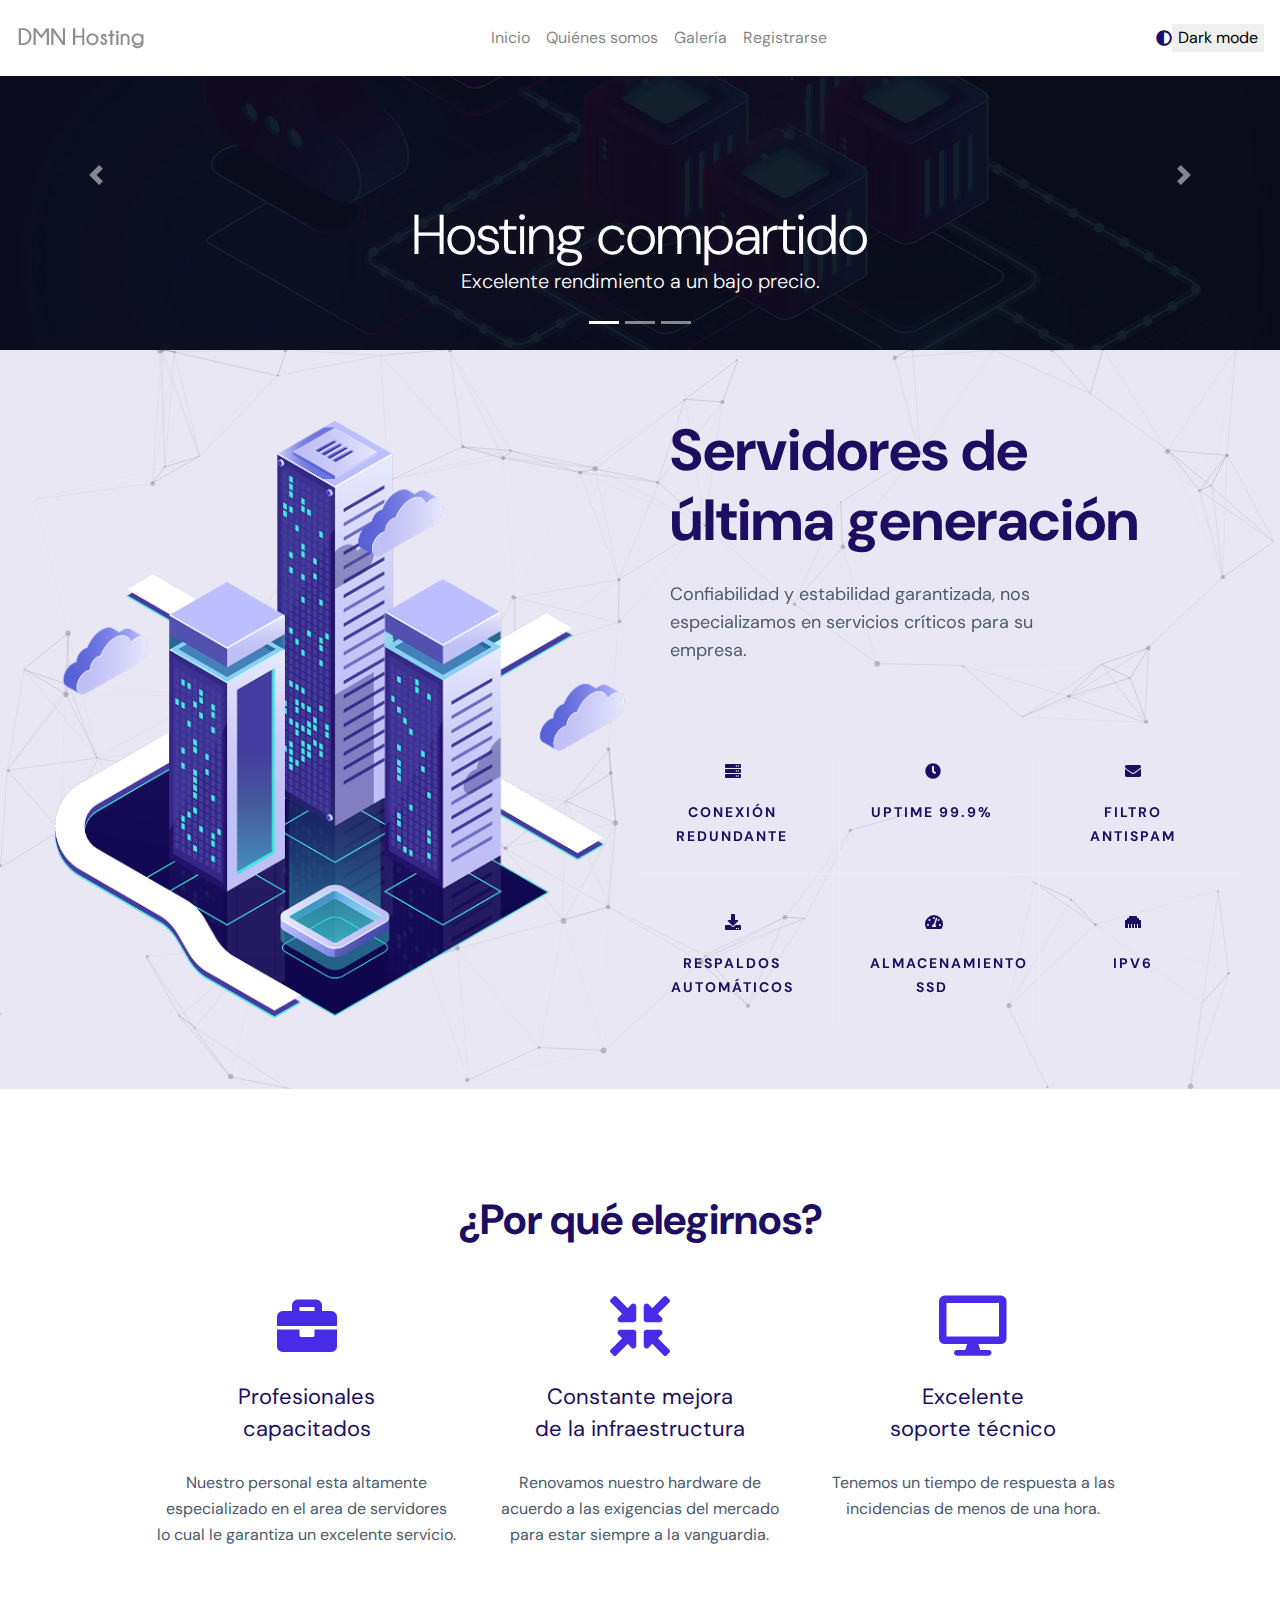
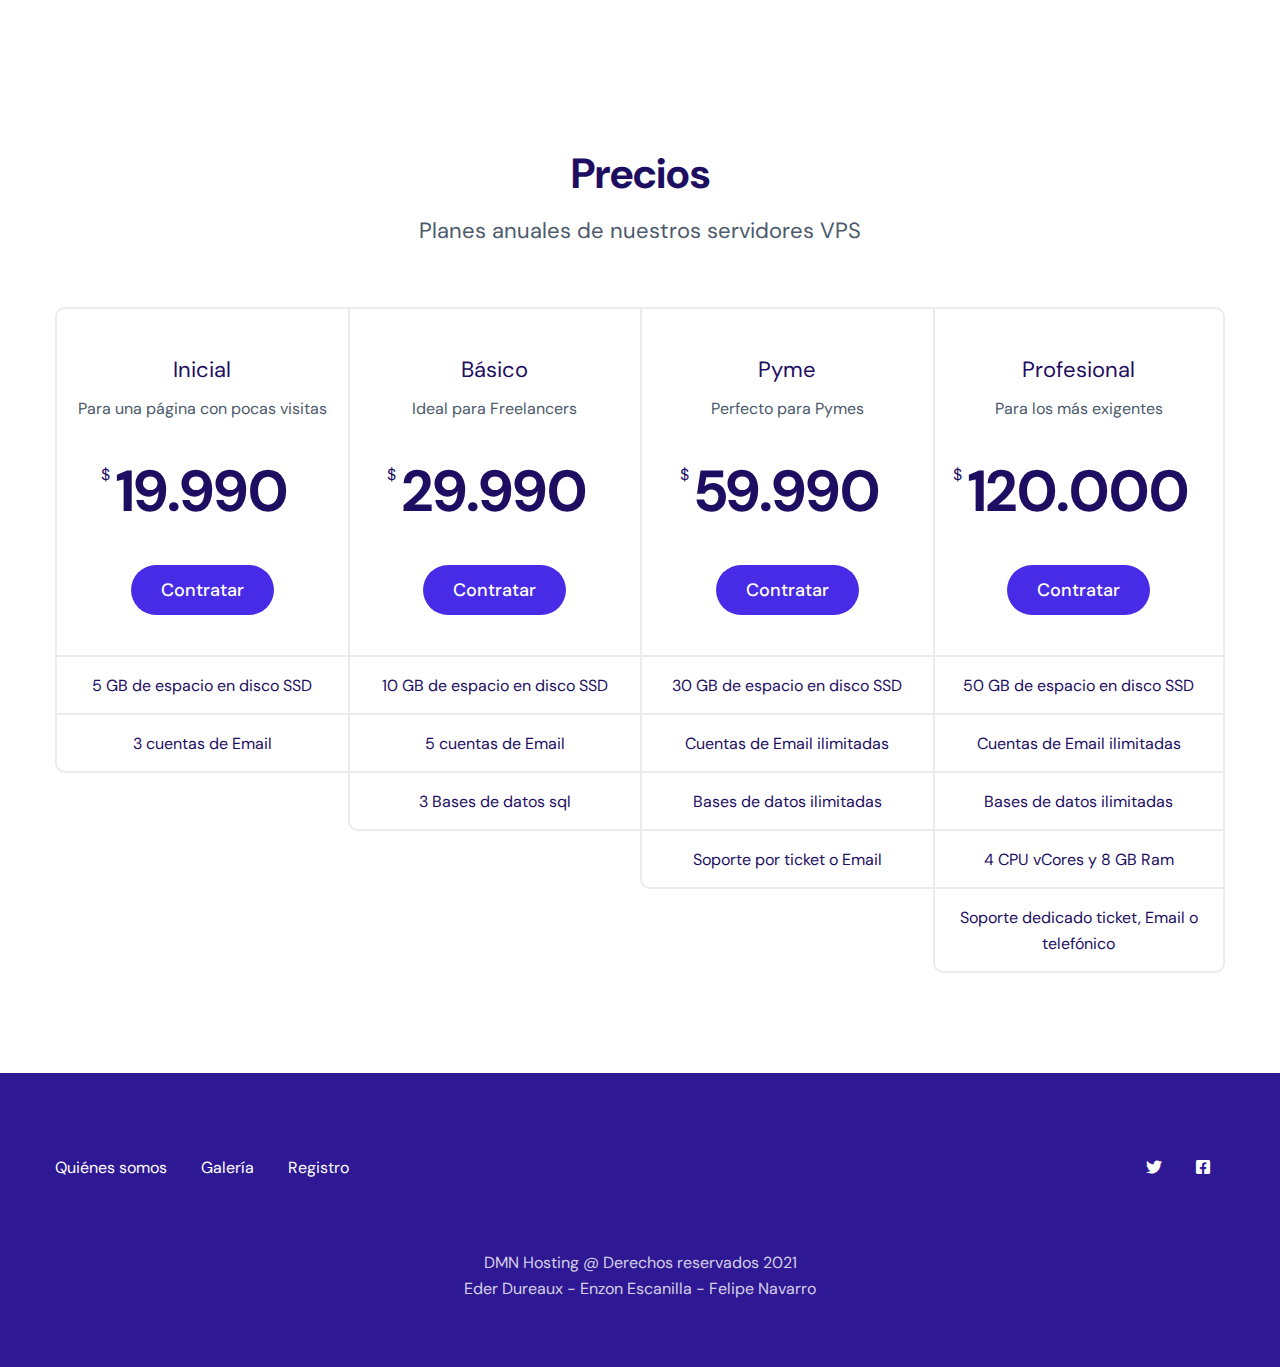
==== commit 64e2f392: "Corrección de errores menores" ====
--- a/index.html
+++ b/index.html
@@ -358,20 +358,24 @@
                     <a href="galeria.html" class="link mx-15 color-white">
                         Galería
                     </a>
+                    <a href="registro.html" class="link mx-15 color-white">
+                        Registro
+                    </a>
                 </div>
                 <div class="mb-10 mb-lg-0 col-lg-auto order-0">
                 </div>
                 <div class="col-lg-4 col-sm-6 text-sm-left text-lg-right order-2 order-lg-0 aos-animate">
-                    <a href="#" class="mx-15 link color-bg-light">
+                    <a href="https://twitter.com" class="mx-15 link color-bg-light">
                         <i class="fab fa-twitter">
                         </i>
                     </a>
-                    <a href="#" class="mx-15 link color-bg-light">
+                    <a href="https://facebook.com" class="mx-15 link color-bg-light">
                         <i class="fab fa-facebook-square">
                         </i>
                     </a>
                 </div>
             </div>
+            <br><br>
             <div class="row justify-content-center">
                 <div class="mt-10 col-xl-4 col-lg-5 col-md-6 col-sm-8 aos-animate">
                     <div class="text-adaptive color-transparent-white">
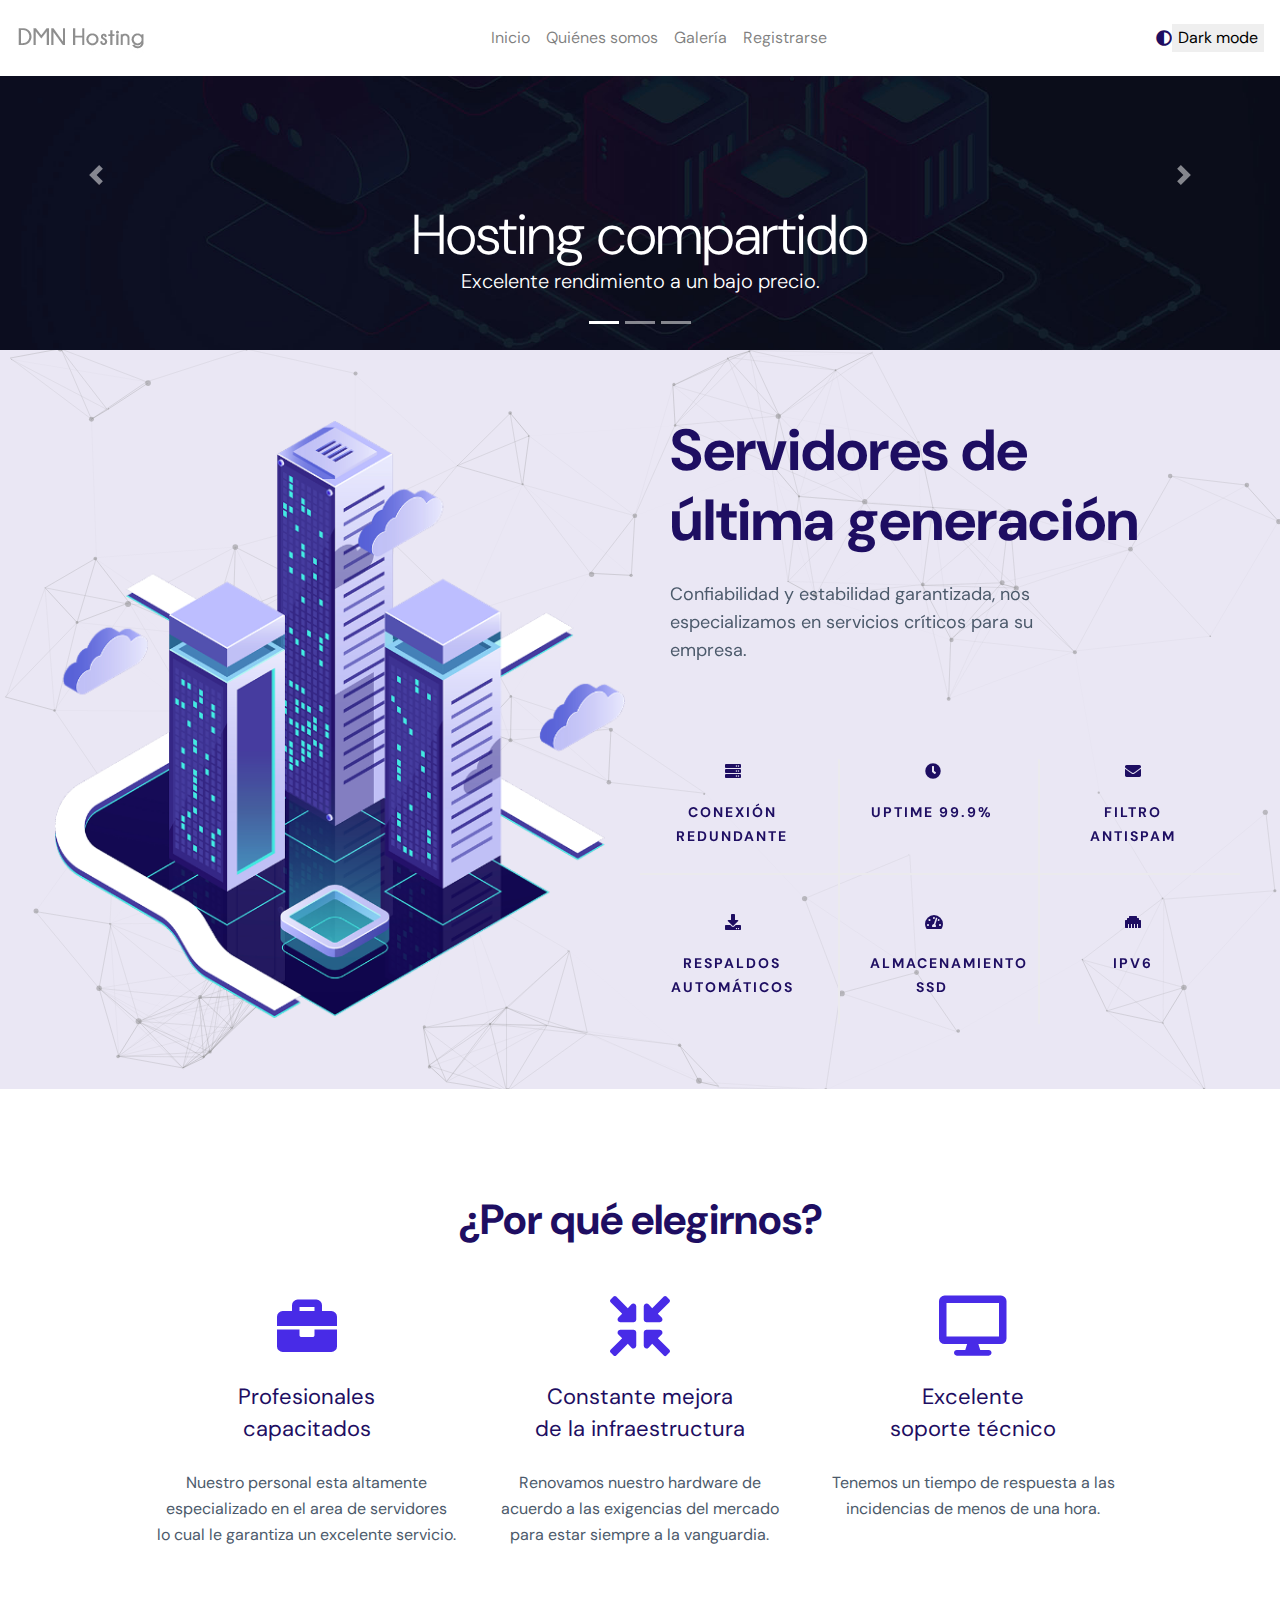
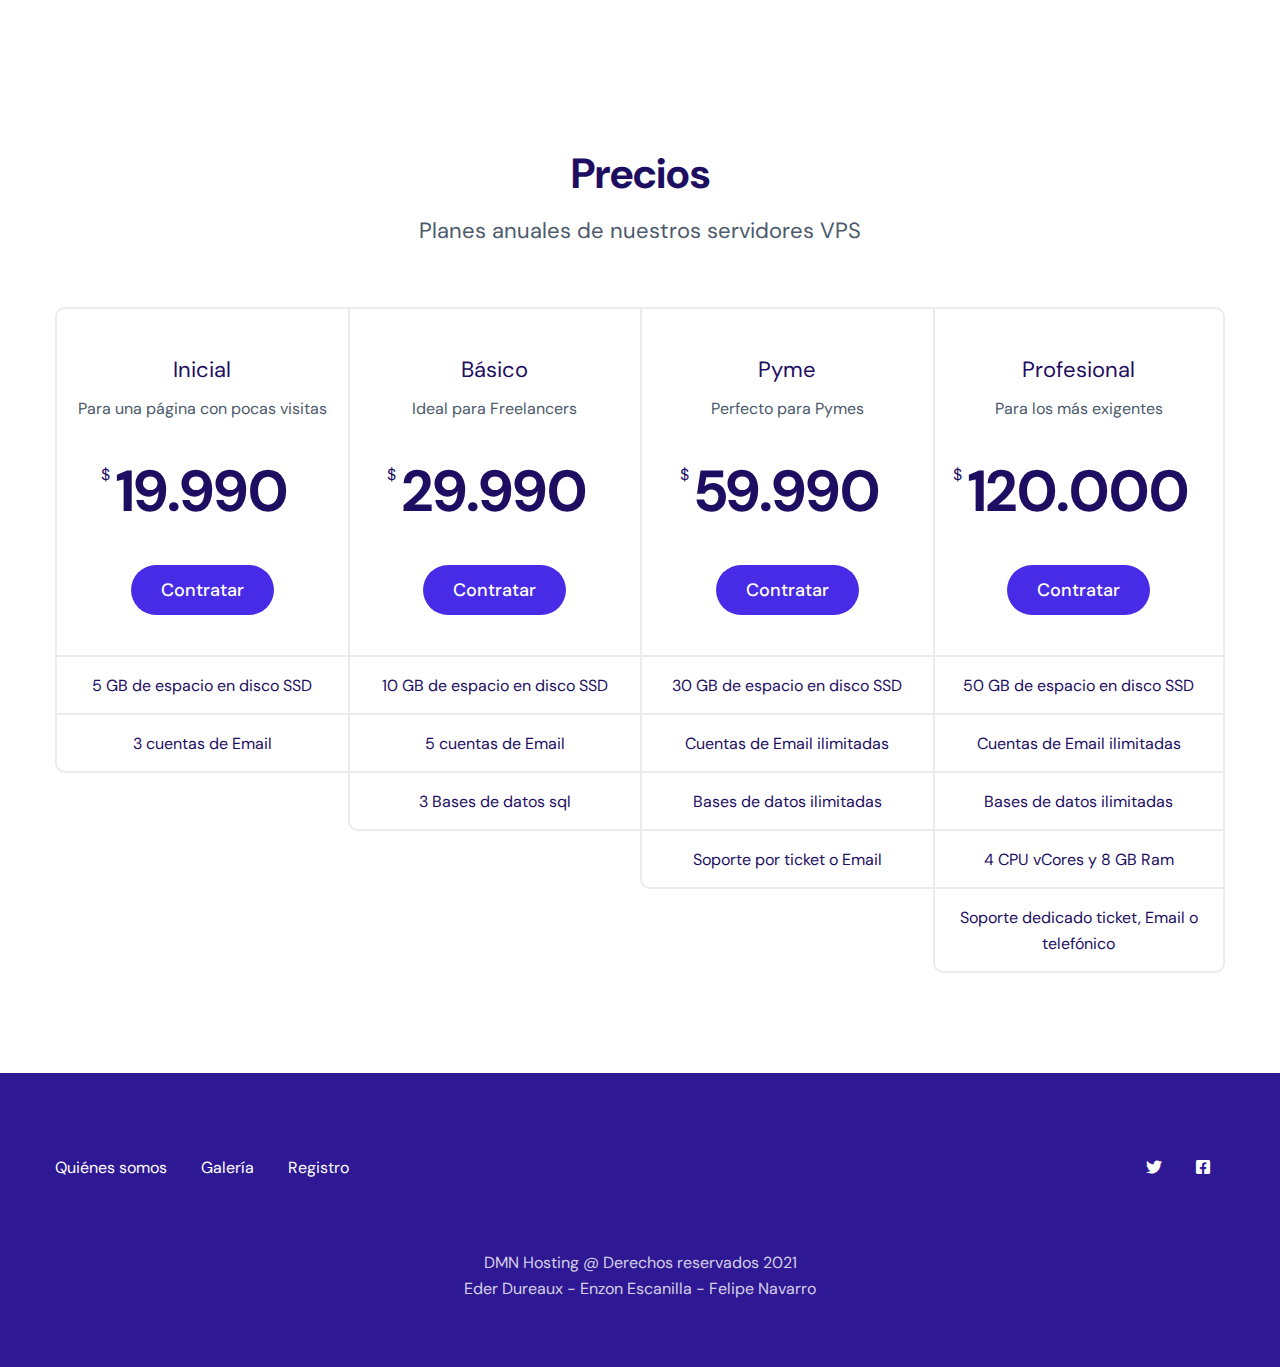
==== commit 24064818: "Cambios menores" ====
--- a/index.html
+++ b/index.html
@@ -13,7 +13,7 @@
 		<link href="css/style.min.css" rel="stylesheet" />
     </head>
     <body>
-        <nav class="navbar navbar-expand-sm navbar-light bg-light fixed-top">
+        <nav class="navbar navbar-expand-sm navbar-light bg-light fixed-top container-fluid">
             <button class="navbar-toggler" type="button" data-toggle="collapse" data-target="#opciones">
               <span class="navbar-toggler-icon"></span>
             </button>
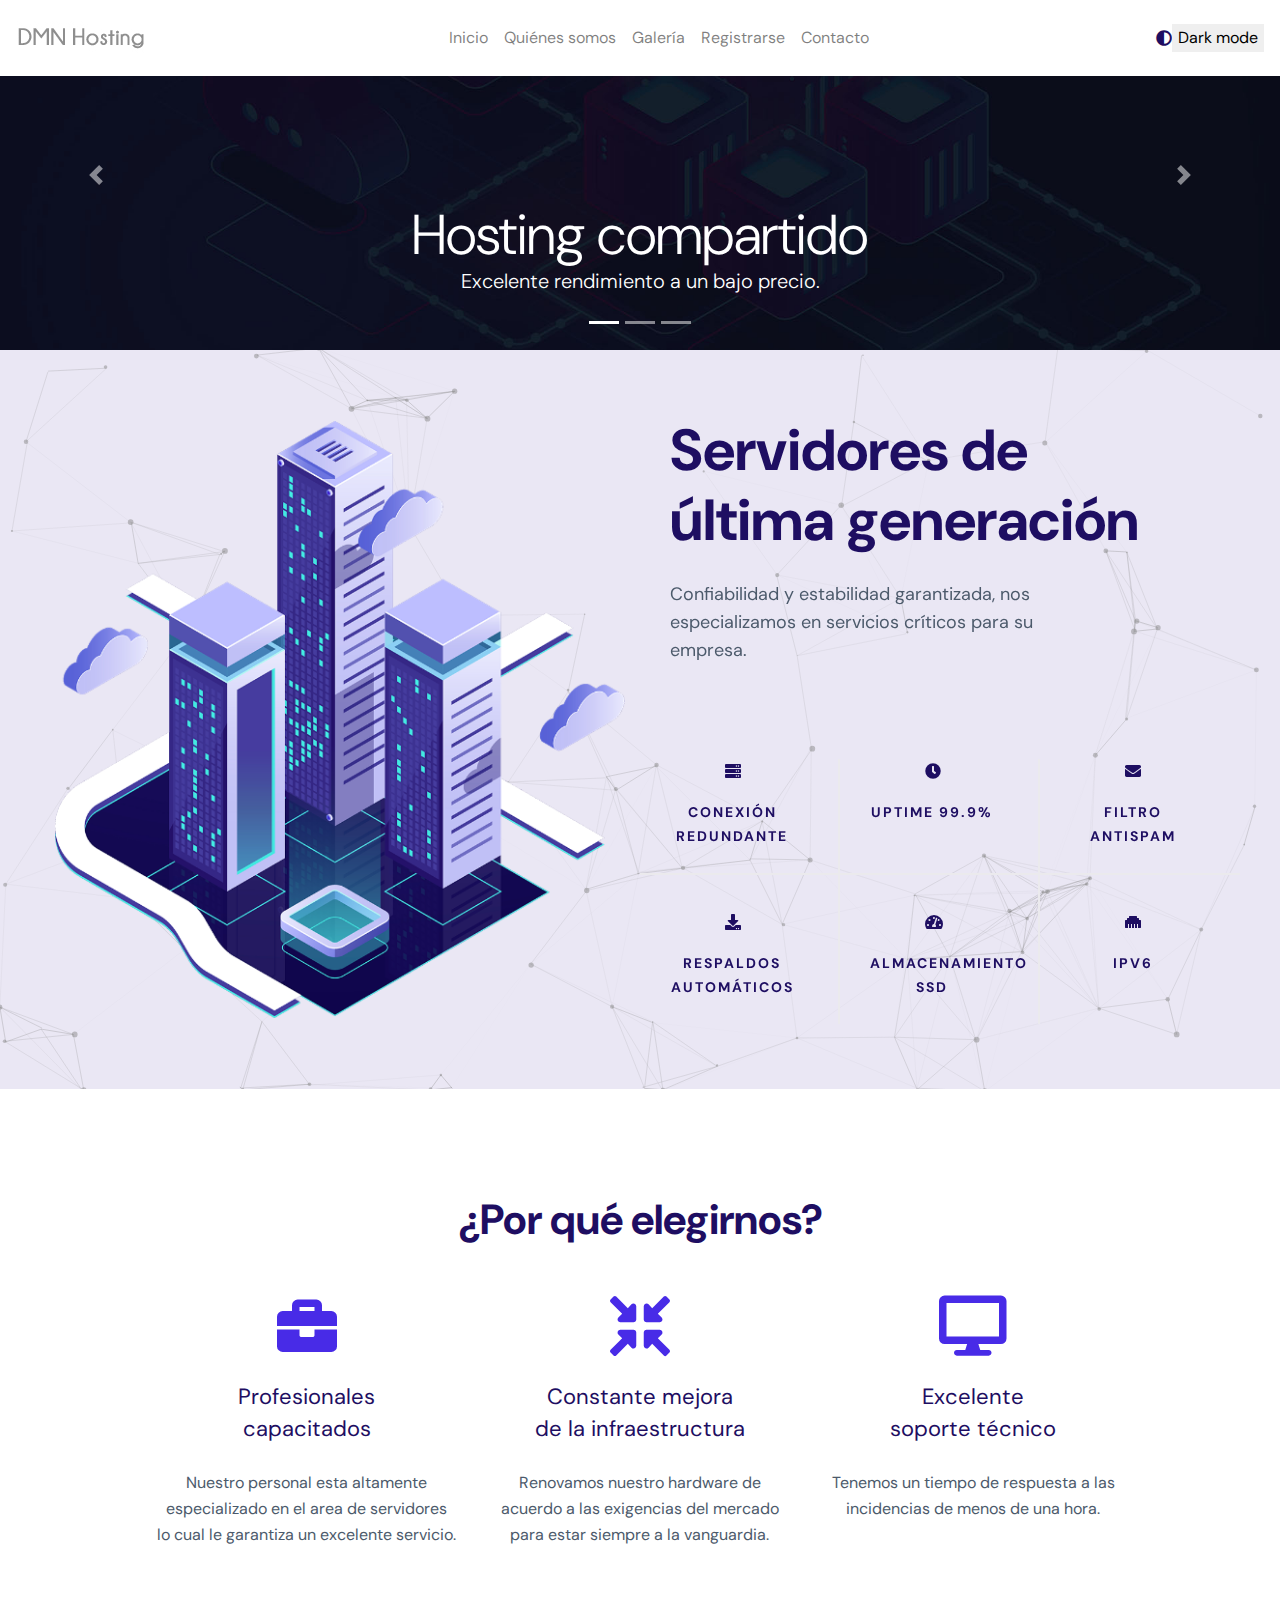
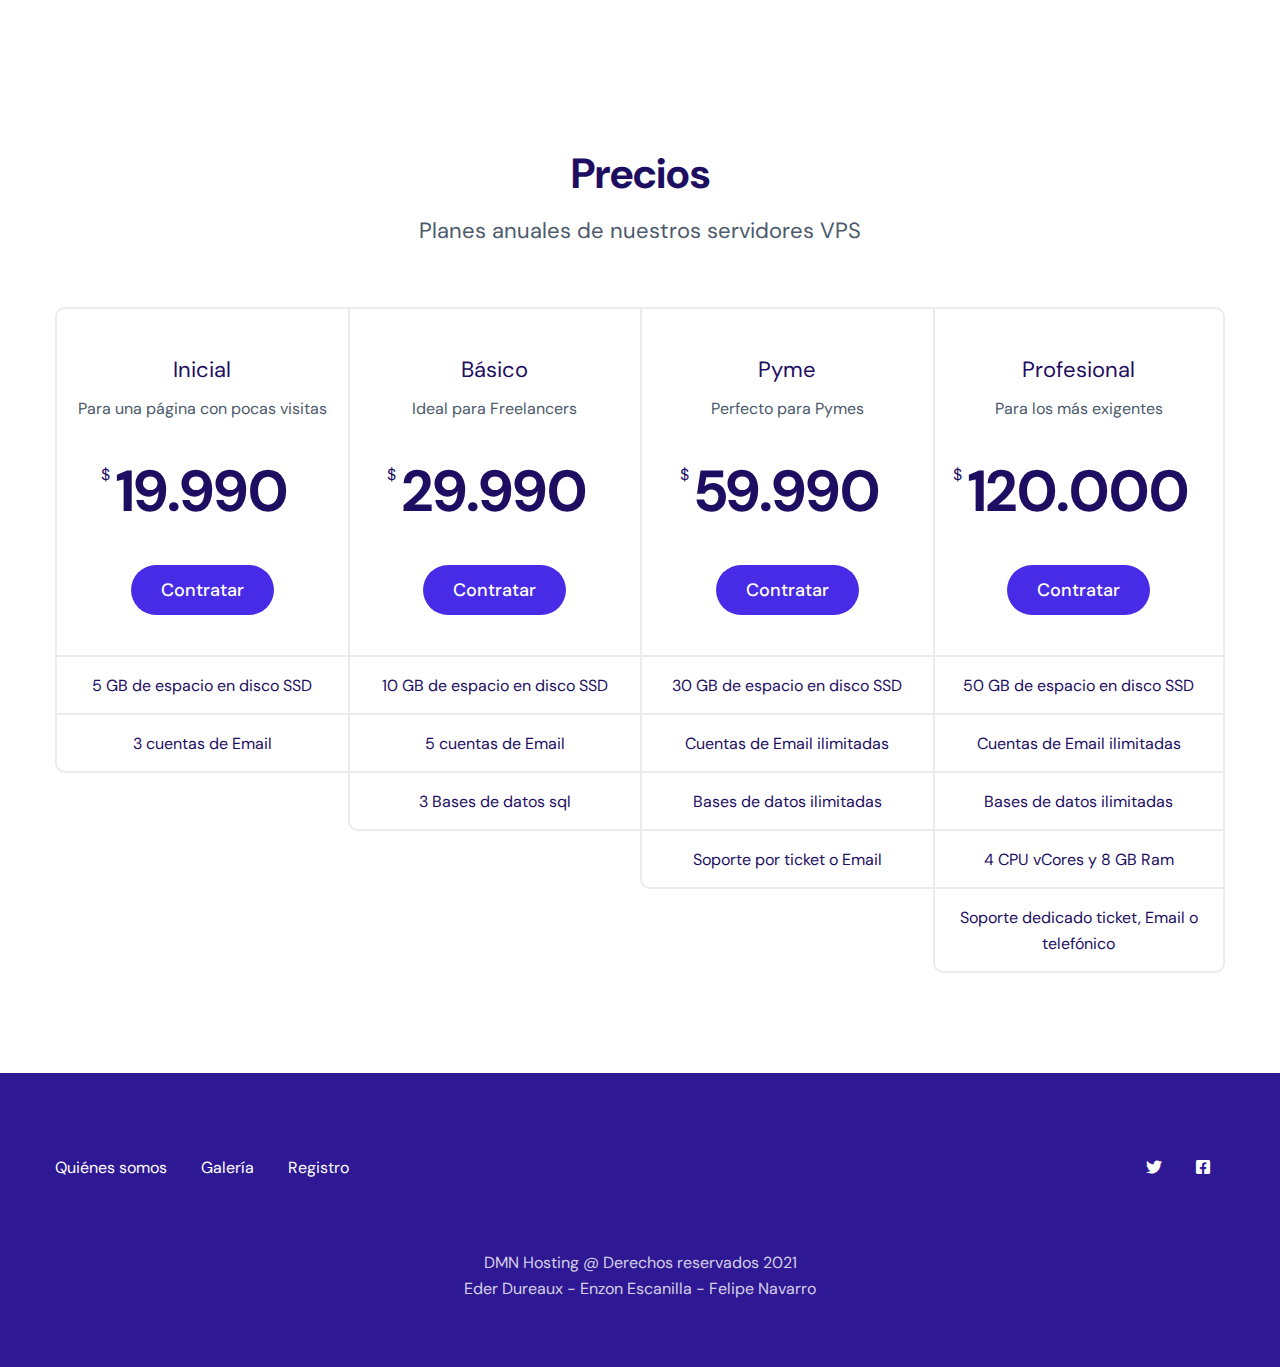
==== commit 43dc3e9c: "Creación formulario de contacto" ====
--- a/index.html
+++ b/index.html
@@ -38,6 +38,9 @@
                 <li class="nav-item">
                     <a class="nav-link" href="registro.html">Registrarse</a>
                 </li>       
+                <li class="nav-item">
+                    <a class="nav-link" href="contacto.html">Contacto</a>
+                </li>
               </ul>
             </div>
             <i class="fas fa-adjust"></i>
--- a/css/estilos.css
+++ b/css/estilos.css
@@ -58,4 +58,11 @@
     top: 0;
     width: 100%;
     height: 100%;
+}
+
+.tamaño-un-poquito-mas-grande {
+
+font-size: 14pt;
+
+
 }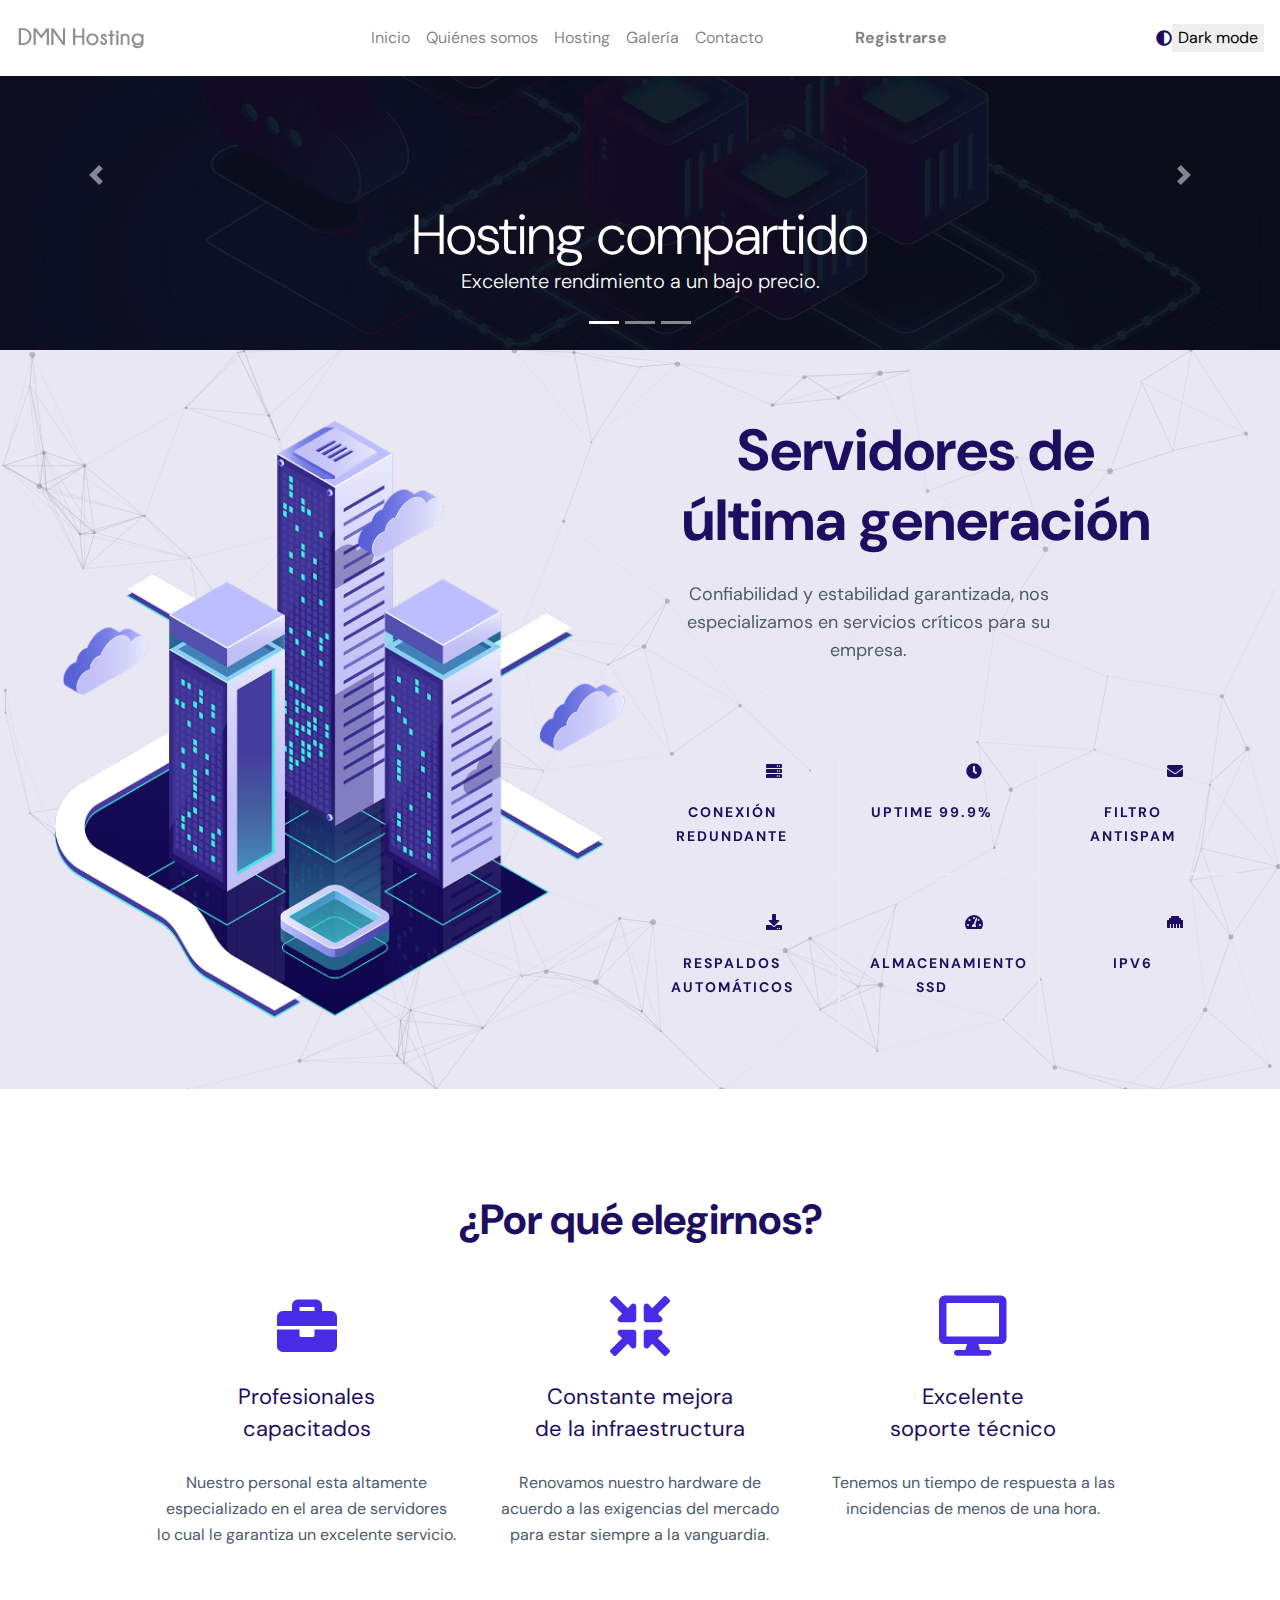
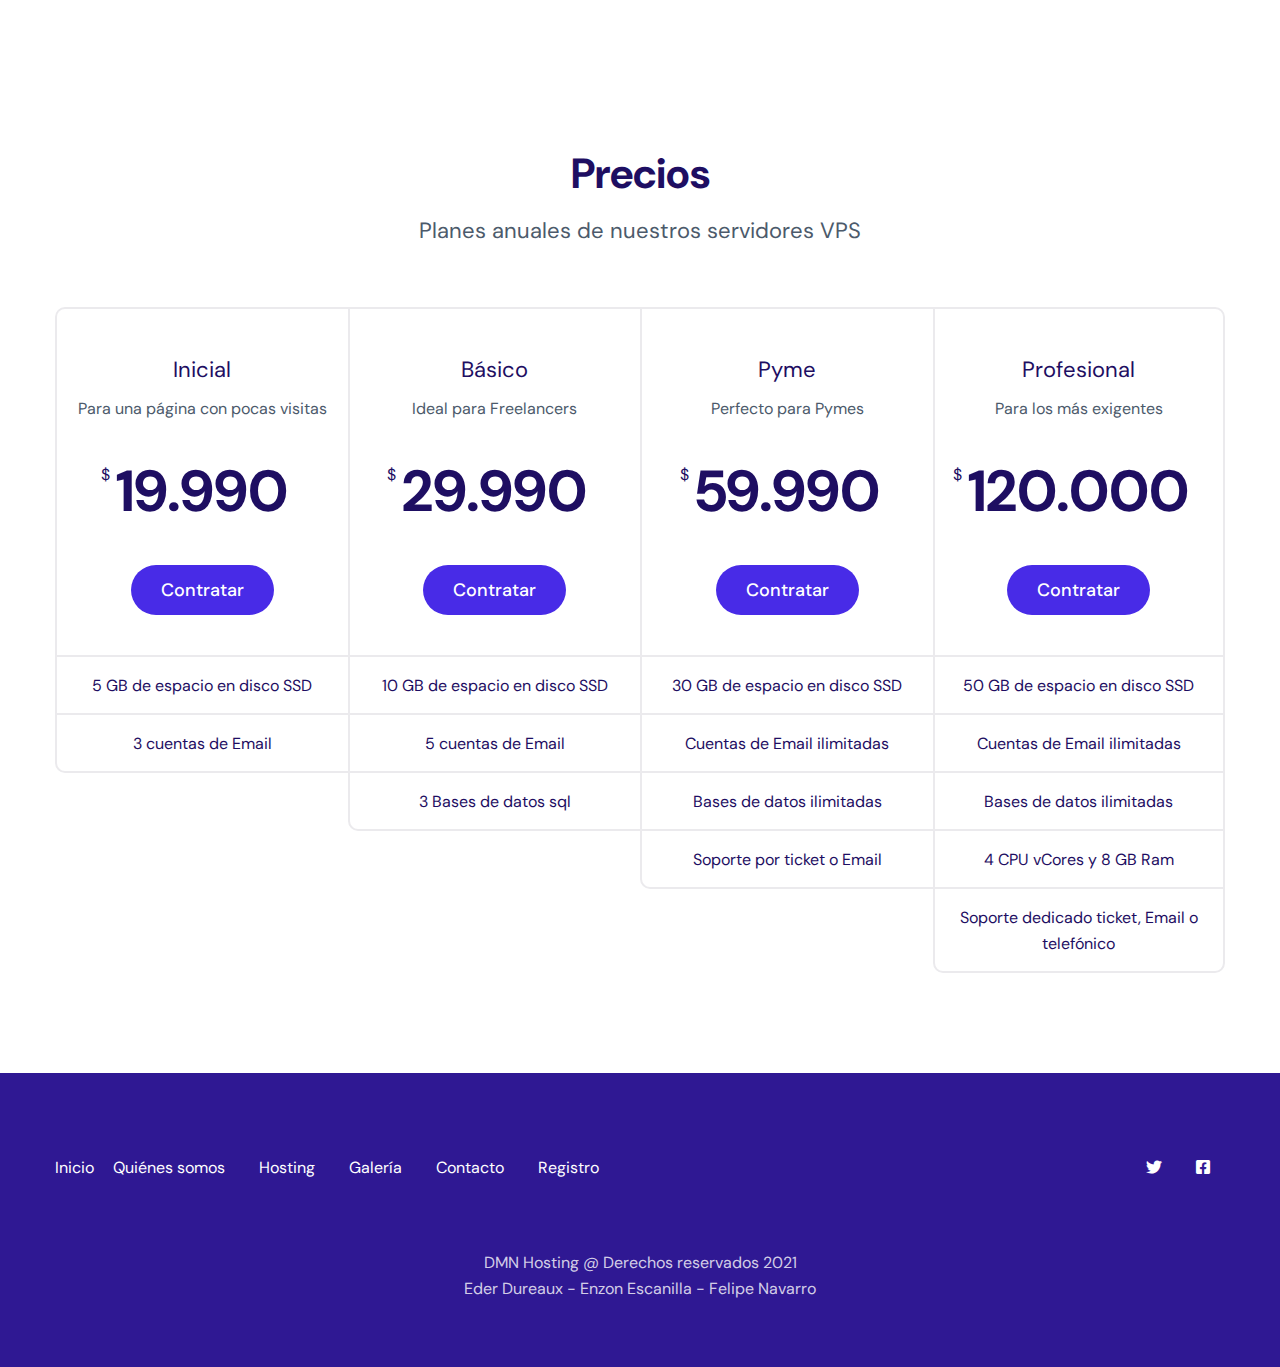
==== commit b6080ede: "Actualización link lista de precios" ====
--- a/index.html
+++ b/index.html
@@ -33,14 +33,18 @@
                   <a class="nav-link" href="quienes_somos.html">Quiénes somos</a>
                 </li>
                 <li class="nav-item">
+                    <a class="nav-link" href="planes_hosting.html">Hosting</a>
+                </li>  
+                <li class="nav-item">
                   <a class="nav-link" href="galeria.html">Galería</a>
                 </li>
                 <li class="nav-item">
-                    <a class="nav-link" href="registro.html">Registrarse</a>
-                </li>       
-                <li class="nav-item">
                     <a class="nav-link" href="contacto.html">Contacto</a>
-                </li>
+                </li>  
+                &nbsp;&nbsp;&nbsp;&nbsp;&nbsp;&nbsp;&nbsp;&nbsp;&nbsp;&nbsp;&nbsp;&nbsp;&nbsp;&nbsp;&nbsp;&nbsp;&nbsp;&nbsp;&nbsp;
+                <li class="nav-item">
+                    <a class="nav-link" href="registro.html"><b>Registrarse</b></a>
+                </li>    
               </ul>
             </div>
             <i class="fas fa-adjust"></i>
@@ -224,7 +228,7 @@
                             </div>
                         </div>
                         <div class="aos-animate">
-                            <a href="#" class="btn mt-40 mb-40 action-2">
+                            <a href="planes_hosting.html" class="btn mt-40 mb-40 action-2">
                                 Contratar
                             </a>
                         </div>
@@ -255,7 +259,7 @@
                             </div>
                         </div>
                         <div class="aos-animate">
-                            <a href="#" class="btn mt-40 mb-40 action-2">
+                            <a href="planes_hosting.html" class="btn mt-40 mb-40 action-2">
                                 Contratar
                             </a>
                         </div>
@@ -289,7 +293,7 @@
                             </div>
                         </div>
                         <div class="aos-animate">
-                            <a href="#" class="btn mt-40 mb-40 action-2">
+                            <a href="planes_hosting.html" class="btn mt-40 mb-40 action-2">
                                 Contratar
                             </a>
                         </div>
@@ -326,7 +330,7 @@
                             </div>
                         </div>
                         <div class="aos-animate">
-                            <a href="#" class="btn mt-40 mb-40 action-2">
+                            <a href="planes_hosting.html" class="btn mt-40 mb-40 action-2">
                                 Contratar
                             </a>
                         </div>
@@ -354,12 +358,21 @@
     <footer class="pt-75 pb-65 text-center footer_1 bg-dark">
         <div class="container px-xl-0">
             <div class="row justify-content-between align-items-center lh-40 links">
-                <div class="col-lg-4 col-sm-6 text-sm-right text-lg-left order-1 order-lg-0 aos-animate">
+                <div class="col-lg-0 col-sm-0 text-sm-right text-lg-left order-1 order-lg-0 aos-animate">
+                    <a href="index.html" class="link mx-15 color-white">
+                        Inicio
+                    </a>
                     <a href="quienes_somos.html" class="link mr-15 color-white">
                         Quiénes somos
                     </a>
+                    <a href="planes_hosting.html" class="link mx-15 color-white">
+                        Hosting
+                    </a>
                     <a href="galeria.html" class="link mx-15 color-white">
                         Galería
+                    </a>
+                    <a href="contacto.html" class="link mx-15 color-white">
+                        Contacto
                     </a>
                     <a href="registro.html" class="link mx-15 color-white">
                         Registro
--- a/css/estilos.css
+++ b/css/estilos.css
@@ -41,6 +41,7 @@
 }
 
 body {
+    text-align: center;
     padding: 0px;
     background-color: white;
     color: black;
@@ -58,11 +59,4 @@
     top: 0;
     width: 100%;
     height: 100%;
-}
-
-.tamaño-un-poquito-mas-grande {
-
-font-size: 14pt;
-
-
 }